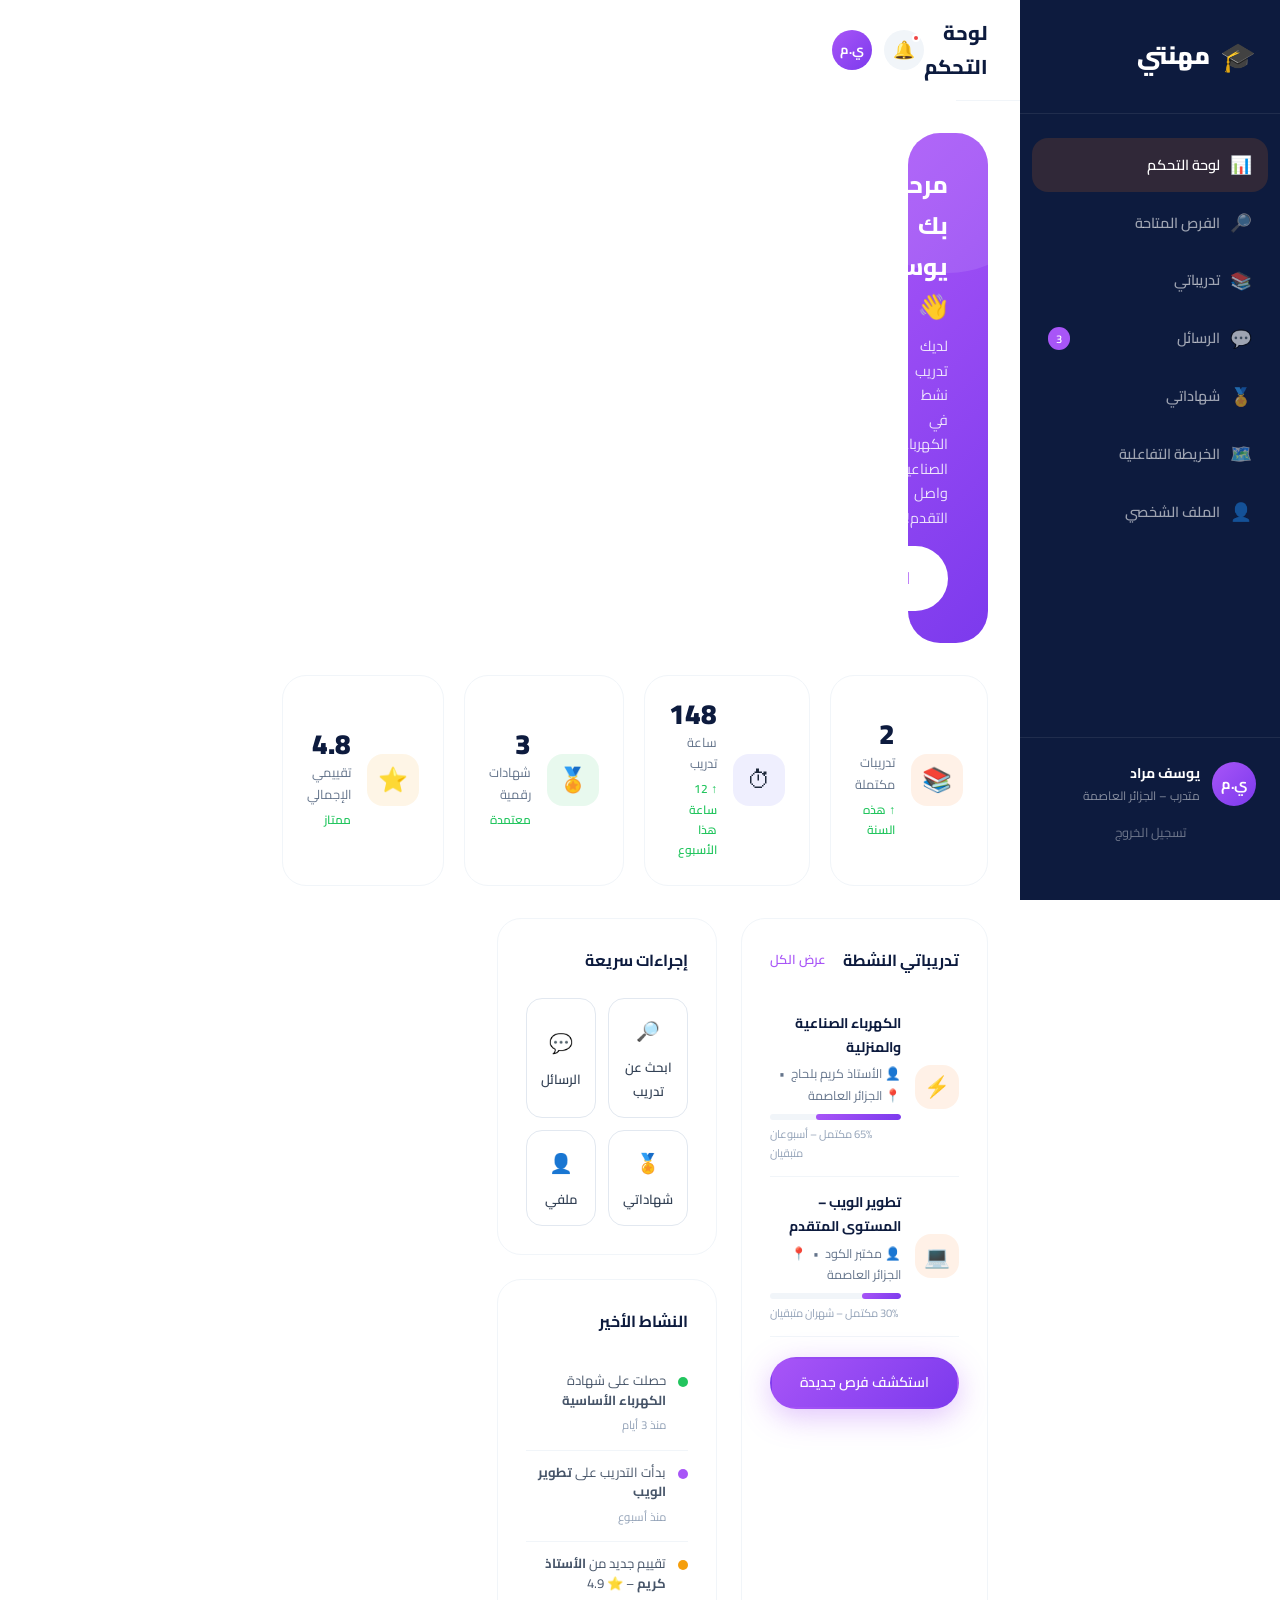
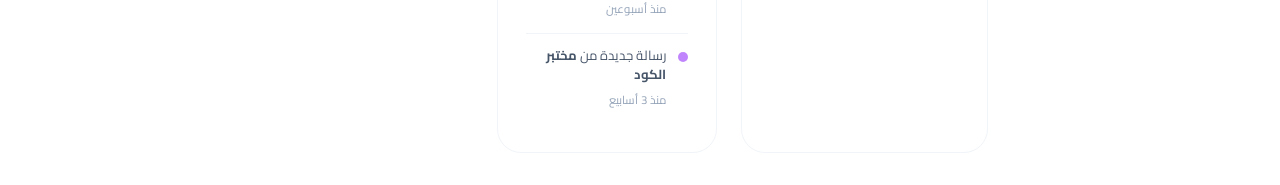
==== dashboard.html @ a1ec8f39 "Add files via upload" ====
<!DOCTYPE html>
<html lang="ar" dir="rtl">
<head>
  <meta charset="UTF-8" />
  <meta name="viewport" content="width=device-width, initial-scale=1.0" />
  <title>لوحة التحكم – مهنتي</title>
  <link rel="preconnect" href="https://fonts.googleapis.com" />
  <link href="https://fonts.googleapis.com/css2?family=Cairo:wght@300;400;500;600;700;800;900&display=swap" rel="stylesheet" />
  <link rel="stylesheet" href="style.css" />
  <style>
    .dashboard { display: grid; grid-template-columns: 260px 1fr; min-height: 100vh; }
    .sidebar {
      background: var(--navy);
      padding: 32px 0;
      display: flex;
      flex-direction: column;
      position: fixed;
      top: 0; right: 0; bottom: 0;
      width: 260px;
      overflow-y: auto;
      z-index: 100;
    }
    .sidebar-logo { padding: 0 24px 32px; border-bottom: 1px solid rgba(255,255,255,0.08); margin-bottom: 24px; }
    .sidebar-logo .nav-logo { color: var(--white); }
    .sidebar-nav { flex: 1; padding: 0 12px; }
    .sidebar-item {
      display: flex; align-items: center; gap: 12px;
      padding: 12px 16px;
      border-radius: var(--radius-md);
      color: rgba(255,255,255,0.6);
      font-size: 0.9rem;
      font-weight: 600;
      transition: var(--transition);
      cursor: pointer;
      margin-bottom: 4px;
    }
    .sidebar-item:hover, .sidebar-item.active {
      background: rgba(249,115,22,0.15);
      color: #fed7aa;
    }
    .sidebar-item.active { color: var(--white); }
    .sidebar-item-icon { font-size: 1.1rem; width: 20px; text-align: center; }
    .sidebar-footer { padding: 24px; border-top: 1px solid rgba(255,255,255,0.08); }
    .user-card {
      display: flex; align-items: center; gap: 12px;
    }
    .user-avatar {
      width: 44px; height: 44px;
      background: var(--gradient-primary);
      border-radius: 50%;
      display: flex; align-items: center; justify-content: center;
      color: var(--white); font-weight: 700; font-size: 0.9rem;
      flex-shrink: 0;
    }
    .user-name { font-size: 0.875rem; font-weight: 700; color: var(--white); }
    .user-role { font-size: 0.75rem; color: rgba(255,255,255,0.5); }

    .main-content {
      margin-right: 260px;
      background: var(--gray-50);
      min-height: 100vh;
    }
    .topbar {
      background: var(--white);
      border-bottom: 1px solid var(--gray-100);
      padding: 16px 32px;
      display: flex;
      align-items: center;
      justify-content: space-between;
      position: sticky; top: 0; z-index: 50;
    }
    .topbar h1 { font-size: 1.25rem; font-weight: 800; color: var(--navy); }
    .topbar-actions { display: flex; align-items: center; gap: 12px; }
    .notif-btn {
      width: 40px; height: 40px;
      border-radius: 50%;
      background: var(--gray-100);
      display: flex; align-items: center; justify-content: center;
      font-size: 1.1rem; cursor: pointer; transition: var(--transition);
      position: relative;
    }
    .notif-btn:hover { background: rgba(249,115,22,0.1); }
    .notif-badge {
      position: absolute; top: 4px; right: 4px;
      width: 8px; height: 8px;
      background: var(--danger);
      border-radius: 50%;
      border: 2px solid var(--white);
    }

    .dashboard-body { padding: 32px; }
    .welcome-banner {
      background: var(--gradient-primary);
      border-radius: var(--radius-xl);
      padding: 32px 40px;
      color: var(--white);
      margin-bottom: 32px;
      position: relative;
      overflow: hidden;
    }
    .welcome-banner::before {
      content: '';
      position: absolute; top: -60px; left: -60px;
      width: 200px; height: 200px;
      background: rgba(255,255,255,0.1);
      border-radius: 50%;
    }
    .welcome-banner h2 { font-size: 1.5rem; font-weight: 800; margin-bottom: 6px; }
    .welcome-banner p { font-size: 0.9rem; opacity: 0.85; }
    .welcome-banner .btn { margin-top: 20px; }

    .stats-row { display: grid; grid-template-columns: repeat(4, 1fr); gap: 20px; margin-bottom: 32px; }
    .stat-card {
      background: var(--white);
      border-radius: var(--radius-lg);
      padding: 24px;
      border: 1px solid var(--gray-100);
      display: flex; align-items: center; gap: 16px;
      transition: var(--transition);
    }
    .stat-card:hover { box-shadow: var(--shadow-md); transform: translateY(-2px); }
    .stat-card-icon {
      width: 52px; height: 52px;
      border-radius: var(--radius-md);
      display: flex; align-items: center; justify-content: center;
      font-size: 1.5rem;
      flex-shrink: 0;
    }
    .stat-card-num { font-size: 1.75rem; font-weight: 900; color: var(--navy); line-height: 1; }
    .stat-card-label { font-size: 0.8rem; color: var(--gray-500); margin-top: 4px; }
    .stat-card-change { font-size: 0.75rem; font-weight: 600; margin-top: 4px; }
    .change-up { color: var(--success); }
    .change-down { color: var(--danger); }

    .content-grid { display: grid; grid-template-columns: 2fr 1fr; gap: 24px; }
    .card {
      background: var(--white);
      border-radius: var(--radius-lg);
      padding: 28px;
      border: 1px solid var(--gray-100);
    }
    .card-header { display: flex; justify-content: space-between; align-items: center; margin-bottom: 24px; }
    .card-header h3 { font-size: 1rem; font-weight: 700; color: var(--navy); }
    .card-header a { font-size: 0.8rem; color: var(--primary); font-weight: 600; }

    .training-item {
      display: flex; align-items: center; gap: 14px;
      padding: 14px 0;
      border-bottom: 1px solid var(--gray-100);
    }
    .training-item:last-child { border-bottom: none; padding-bottom: 0; }
    .training-icon {
      width: 44px; height: 44px;
      border-radius: var(--radius-md);
      background: rgba(249,115,22,0.1);
      display: flex; align-items: center; justify-content: center;
      font-size: 1.3rem; flex-shrink: 0;
    }
    .training-info { flex: 1; }
    .training-info h4 { font-size: 0.875rem; font-weight: 700; color: var(--navy); margin-bottom: 4px; }
    .training-info p { font-size: 0.78rem; color: var(--gray-500); }
    .progress-wrap { margin-top: 8px; }
    .progress-bar-bg {
      width: 100%; height: 6px;
      background: var(--gray-100);
      border-radius: 3px;
      overflow: hidden;
    }
    .progress-bar-fill {
      height: 100%;
      background: var(--gradient-primary);
      border-radius: 3px;
      transition: width 1s ease;
    }
    .progress-label { font-size: 0.7rem; color: var(--gray-400); margin-top: 4px; text-align: left; }

    .activity-item {
      display: flex; gap: 12px;
      padding: 12px 0;
      border-bottom: 1px solid var(--gray-100);
    }
    .activity-item:last-child { border-bottom: none; }
    .activity-dot {
      width: 10px; height: 10px;
      border-radius: 50%;
      background: var(--primary);
      flex-shrink: 0;
      margin-top: 6px;
    }
    .activity-item p { font-size: 0.82rem; color: var(--gray-600); line-height: 1.5; }
    .activity-item span { font-size: 0.72rem; color: var(--gray-400); }

    .quick-actions { display: grid; grid-template-columns: 1fr 1fr; gap: 12px; margin-top: 20px; }
    .quick-btn {
      padding: 14px;
      border: 1px solid var(--gray-200);
      border-radius: var(--radius-md);
      text-align: center;
      cursor: pointer;
      transition: var(--transition);
      font-family: var(--font-primary);
      font-size: 0.82rem;
      font-weight: 600;
      color: var(--gray-700);
      background: var(--white);
    }
    .quick-btn:hover { border-color: var(--primary); color: var(--primary); background: rgba(249,115,22,0.04); }
    .quick-btn-icon { font-size: 1.2rem; display: block; margin-bottom: 6px; }

    @media (max-width: 1024px) {
      .stats-row { grid-template-columns: repeat(2, 1fr); }
      .content-grid { grid-template-columns: 1fr; }
    }
    @media (max-width: 768px) {
      .dashboard { grid-template-columns: 1fr; }
      .sidebar { display: none; }
      .main-content { margin-right: 0; }
      .stats-row { grid-template-columns: repeat(2, 1fr); }
      .dashboard-body { padding: 20px; }
    }
  </style>
</head>
<body>
  <div class="dashboard">
    <!-- SIDEBAR -->
    <aside class="sidebar" id="sidebar">
      <div class="sidebar-logo">
        <a href="index.html" class="nav-logo"><span class="logo-icon">🎓</span><span class="logo-text">مهنتي</span></a>
      </div>
      <nav class="sidebar-nav">
        <div class="sidebar-item active" id="nav-overview"><span class="sidebar-item-icon">📊</span> لوحة التحكم</div>
        <a href="opportunities.html"><div class="sidebar-item" id="nav-opps"><span class="sidebar-item-icon">🔎</span> الفرص المتاحة</div></a>
        <div class="sidebar-item" id="nav-training"><span class="sidebar-item-icon">📚</span> تدريباتي</div>
        <div class="sidebar-item" id="nav-messages"><span class="sidebar-item-icon">💬</span> الرسائل <span style="background:var(--primary);color:white;font-size:0.7rem;padding:2px 8px;border-radius:99px;margin-right:auto;">3</span></div>
        <div class="sidebar-item" id="nav-certs"><span class="sidebar-item-icon">🏅</span> شهاداتي</div>
        <div class="sidebar-item" id="nav-map"><span class="sidebar-item-icon">🗺️</span> الخريطة التفاعلية</div>
        <div class="sidebar-item" id="nav-profile"><span class="sidebar-item-icon">👤</span> الملف الشخصي</div>
      </nav>
      <div class="sidebar-footer">
        <div class="user-card">
          <div class="user-avatar">ي.م</div>
          <div>
            <div class="user-name">يوسف مراد</div>
            <div class="user-role">متدرب – الجزائر العاصمة</div>
          </div>
        </div>
        <a href="index.html" style="display:block;margin-top:16px;text-align:center;font-size:0.8rem;color:rgba(255,255,255,0.4);">تسجيل الخروج</a>
      </div>
    </aside>

    <!-- MAIN CONTENT -->
    <main class="main-content">
      <div class="topbar">
        <h1>لوحة التحكم</h1>
        <div class="topbar-actions">
          <div class="notif-btn" id="notif-btn">🔔<span class="notif-badge"></span></div>
          <div class="user-avatar" style="width:40px;height:40px;font-size:0.8rem;cursor:pointer;">ي.م</div>
        </div>
      </div>

      <div class="dashboard-body">
        <!-- WELCOME -->
        <div class="welcome-banner">
          <div style="position:relative;z-index:1;">
            <h2>مرحباً بك يوسف! 👋</h2>
            <p>لديك تدريب نشط في الكهرباء الصناعية. واصل التقدم!</p>
            <a href="opportunities.html" class="btn btn-white btn-lg" id="dash-find-more" style="display:inline-flex;margin-top:16px;">ابحث عن تدريب جديد ←</a>
          </div>
        </div>

        <!-- STATS -->
        <div class="stats-row">
          <div class="stat-card">
            <div class="stat-card-icon" style="background:rgba(249,115,22,0.1);">📚</div>
            <div>
              <div class="stat-card-num">2</div>
              <div class="stat-card-label">تدريبات مكتملة</div>
              <div class="stat-card-change change-up">↑ هذه السنة</div>
            </div>
          </div>
          <div class="stat-card">
            <div class="stat-card-icon" style="background:rgba(99,102,241,0.1);">⏱</div>
            <div>
              <div class="stat-card-num">148</div>
              <div class="stat-card-label">ساعة تدريب</div>
              <div class="stat-card-change change-up">↑ 12 ساعة هذا الأسبوع</div>
            </div>
          </div>
          <div class="stat-card">
            <div class="stat-card-icon" style="background:rgba(34,197,94,0.1);">🏅</div>
            <div>
              <div class="stat-card-num">3</div>
              <div class="stat-card-label">شهادات رقمية</div>
              <div class="stat-card-change change-up">معتمدة</div>
            </div>
          </div>
          <div class="stat-card">
            <div class="stat-card-icon" style="background:rgba(245,158,11,0.1);">⭐</div>
            <div>
              <div class="stat-card-num">4.8</div>
              <div class="stat-card-label">تقييمي الإجمالي</div>
              <div class="stat-card-change change-up">ممتاز</div>
            </div>
          </div>
        </div>

        <!-- CONTENT GRID -->
        <div class="content-grid">
          <!-- ACTIVE TRAININGS -->
          <div class="card" id="active-trainings-card">
            <div class="card-header">
              <h3>تدريباتي النشطة</h3>
              <a href="#">عرض الكل</a>
            </div>
            <div class="training-item">
              <div class="training-icon">⚡</div>
              <div class="training-info">
                <h4>الكهرباء الصناعية والمنزلية</h4>
                <p>👤 الأستاذ كريم بلحاج &nbsp;•&nbsp; 📍 الجزائر العاصمة</p>
                <div class="progress-wrap">
                  <div class="progress-bar-bg"><div class="progress-bar-fill" style="width:65%"></div></div>
                  <div class="progress-label">65% مكتمل – أسبوعان متبقيان</div>
                </div>
              </div>
            </div>
            <div class="training-item">
              <div class="training-icon">💻</div>
              <div class="training-info">
                <h4>تطوير الويب – المستوى المتقدم</h4>
                <p>👤 مختبر الكود &nbsp;•&nbsp; 📍 الجزائر العاصمة</p>
                <div class="progress-wrap">
                  <div class="progress-bar-bg"><div class="progress-bar-fill" style="width:30%"></div></div>
                  <div class="progress-label">30% مكتمل – شهران متبقيان</div>
                </div>
              </div>
            </div>
            <div style="text-align:center;margin-top:20px;">
              <a href="opportunities.html" class="btn btn-primary" id="dash-explore" style="font-size:0.875rem;">استكشف فرص جديدة</a>
            </div>
          </div>

          <!-- SIDEBAR WIDGETS -->
          <div style="display:flex;flex-direction:column;gap:24px;">
            <!-- Quick Actions -->
            <div class="card" id="quick-actions-card">
              <div class="card-header"><h3>إجراءات سريعة</h3></div>
              <div class="quick-actions">
                <button class="quick-btn" id="qa-find" onclick="window.location.href='opportunities.html'"><span class="quick-btn-icon">🔎</span>ابحث عن تدريب</button>
                <button class="quick-btn" id="qa-messages"><span class="quick-btn-icon">💬</span>الرسائل</button>
                <button class="quick-btn" id="qa-certs"><span class="quick-btn-icon">🏅</span>شهاداتي</button>
                <button class="quick-btn" id="qa-profile"><span class="quick-btn-icon">👤</span>ملفي</button>
              </div>
            </div>

            <!-- Recent Activity -->
            <div class="card" id="recent-activity-card">
              <div class="card-header"><h3>النشاط الأخير</h3></div>
              <div class="activity-item">
                <div class="activity-dot" style="background:var(--success)"></div>
                <div>
                  <p>حصلت على شهادة <strong>الكهرباء الأساسية</strong></p>
                  <span>منذ 3 أيام</span>
                </div>
              </div>
              <div class="activity-item">
                <div class="activity-dot"></div>
                <div>
                  <p>بدأت التدريب على <strong>تطوير الويب</strong></p>
                  <span>منذ أسبوع</span>
                </div>
              </div>
              <div class="activity-item">
                <div class="activity-dot" style="background:var(--warning)"></div>
                <div>
                  <p>تقييم جديد من <strong>الأستاذ كريم</strong> – ⭐ 4.9</p>
                  <span>منذ أسبوعين</span>
                </div>
              </div>
              <div class="activity-item">
                <div class="activity-dot" style="background:var(--accent)"></div>
                <div>
                  <p>رسالة جديدة من <strong>مختبر الكود</strong></p>
                  <span>منذ 3 أسابيع</span>
                </div>
              </div>
            </div>
          </div>
        </div>
      </div>
    </main>
  </div>

  <script src="app.js"></script>
  <script>
    // Animate progress bars on load
    window.addEventListener('load', () => {
      document.querySelectorAll('.progress-bar-fill').forEach(bar => {
        const w = bar.style.width;
        bar.style.width = '0';
        setTimeout(() => { bar.style.width = w; }, 300);
      });
    });
  </script>
</body>
</html>
---- style.css ----
﻿/* ======================================================
   SkillUp â€“ CSS Design System
   ====================================================== */

@import url('https://fonts.googleapis.com/css2?family=Cairo:wght@300;400;500;600;700;800;900&family=Tajawal:wght@300;400;500;700;800&display=swap');

/* ---- TOKENS ---- */
:root {
  --primary: #a855f7;
  --primary-dark: #9333ea;
  --primary-light: #e9d5ff;
  --secondary: #6366f1;
  --secondary-dark: #4f46e5;
  --accent: #c084fc;
  --navy: #0d1b3e;
  --navy-soft: #1a2a5e;
  --dark: #111827;
  --gray-50: #f8fafc;
  --gray-100: #f1f5f9;
  --gray-200: #e2e8f0;
  --gray-300: #cbd5e1;
  --gray-400: #94a3b8;
  --gray-500: #64748b;
  --gray-600: #475569;
  --gray-700: #334155;
  --gray-800: #1e293b;
  --gray-900: #0f172a;
  --white: #ffffff;
  --success: #22c55e;
  --warning: #f59e0b;
  --danger: #ef4444;

  --gradient-primary: linear-gradient(135deg, #a855f7 0%, #7c3aed 100%);
  --gradient-secondary: linear-gradient(135deg, #6366f1 0%, #a855f7 100%);
  --gradient-hero: linear-gradient(135deg, #0d1b3e 0%, #1a2a5e 50%, #0d1b3e 100%);
  --gradient-card: linear-gradient(135deg, rgba(168,85,247,0.08) 0%, rgba(99,102,241,0.08) 100%);

  --shadow-sm: 0 1px 3px rgba(0,0,0,0.08), 0 1px 2px rgba(0,0,0,0.05);
  --shadow-md: 0 4px 16px rgba(0,0,0,0.10);
  --shadow-lg: 0 10px 40px rgba(0,0,0,0.15);
  --shadow-xl: 0 20px 60px rgba(0,0,0,0.20);
  --shadow-orange: 0 8px 30px rgba(168,85,247,0.35);
  --shadow-teal: 0 8px 30px rgba(99,102,241,0.30);

  --radius-sm: 8px;
  --radius-md: 16px;
  --radius-lg: 24px;
  --radius-xl: 32px;
  --radius-full: 9999px;

  --font-primary: 'Cairo', 'Tajawal', sans-serif;
  --transition: 0.3s cubic-bezier(0.4, 0, 0.2, 1);
  --transition-slow: 0.5s cubic-bezier(0.4, 0, 0.2, 1);
}

/* ---- RESET ---- */
*, *::before, *::after { box-sizing: border-box; margin: 0; padding: 0; }
html { scroll-behavior: smooth; font-size: 16px; }
body {
  font-family: var(--font-primary);
  color: var(--gray-800);
  background: var(--white);
  direction: rtl;
  overflow-x: hidden;
  line-height: 1.7;
}
img { max-width: 100%; display: block; }
a { text-decoration: none; color: inherit; }
ul { list-style: none; }
button { cursor: pointer; border: none; background: none; font-family: inherit; }

/* ---- UTILITIES ---- */
.container {
  max-width: 1200px;
  margin: 0 auto;
  padding: 0 24px;
}
.section { padding: 100px 0; }
.hidden { display: none !important; }
.gradient-text {
  background: var(--gradient-primary);
  -webkit-background-clip: text;
  -webkit-text-fill-color: transparent;
  background-clip: text;
}

/* ---- BUTTONS ---- */
.btn {
  display: inline-flex;
  align-items: center;
  gap: 8px;
  padding: 12px 28px;
  border-radius: var(--radius-full);
  font-family: var(--font-primary);
  font-weight: 600;
  font-size: 0.95rem;
  transition: var(--transition);
  cursor: pointer;
  border: 2px solid transparent;
  white-space: nowrap;
}
.btn-primary {
  background: var(--gradient-primary);
  color: var(--white);
  box-shadow: var(--shadow-orange);
}
.btn-primary:hover {
  transform: translateY(-2px);
  box-shadow: 0 12px 40px rgba(168,85,247,0.45);
}
.btn-secondary {
  background: rgba(99,102,241,0.1);
  color: var(--secondary);
  border-color: var(--secondary);
}
.btn-secondary:hover {
  background: var(--secondary);
  color: var(--white);
  transform: translateY(-2px);
  box-shadow: var(--shadow-teal);
}
.btn-ghost {
  color: var(--gray-600);
  border-color: var(--gray-200);
  background: transparent;
}
.btn-ghost:hover {
  background: var(--gray-100);
  color: var(--primary);
  border-color: var(--primary-light);
}
.btn-white {
  background: var(--white);
  color: var(--primary);
  font-weight: 700;
}
.btn-white:hover {
  transform: translateY(-2px);
  box-shadow: 0 8px 30px rgba(0,0,0,0.20);
}
.btn-outline-white {
  background: transparent;
  color: var(--white);
  border-color: rgba(255,255,255,0.5);
}
.btn-outline-white:hover {
  background: rgba(255,255,255,0.15);
  border-color: var(--white);
  transform: translateY(-2px);
}
.btn-lg { padding: 16px 36px; font-size: 1.05rem; }

/* ---- SECTION HEADER ---- */
.section-header {
  text-align: center;
  margin-bottom: 64px;
}
.section-tag {
  display: inline-block;
  padding: 6px 18px;
  background: rgba(168,85,247,0.1);
  color: var(--primary);
  border-radius: var(--radius-full);
  font-size: 0.85rem;
  font-weight: 700;
  letter-spacing: 0.05em;
  margin-bottom: 16px;
}
.section-tag.light {
  background: rgba(255,255,255,0.15);
  color: var(--white);
}
.section-title {
  font-size: clamp(2rem, 4vw, 2.75rem);
  font-weight: 800;
  color: var(--navy);
  line-height: 1.2;
  margin-bottom: 16px;
}
.section-title.light { color: var(--white); }
.section-subtitle {
  font-size: 1.1rem;
  color: var(--gray-500);
  max-width: 560px;
  margin: 0 auto;
}
.section-subtitle.light { color: rgba(255,255,255,0.8); }
.section-cta { text-align: center; margin-top: 48px; }

/* ============================================================
   NAVBAR
   ============================================================ */
.navbar {
  position: fixed;
  top: 0;
  right: 0;
  left: 0;
  z-index: 1000;
  padding: 16px 0;
  transition: var(--transition);
  backdrop-filter: blur(0px);
}
.navbar.scrolled {
  background: rgba(255,255,255,0.97);
  backdrop-filter: blur(20px);
  box-shadow: var(--shadow-md);
  padding: 10px 0;
}
.nav-container {
  max-width: 1200px;
  margin: 0 auto;
  padding: 0 24px;
  display: flex;
  align-items: center;
  gap: 40px;
}
.nav-logo {
  display: flex;
  align-items: center;
  gap: 10px;
  font-size: 1.5rem;
  font-weight: 900;
  color: var(--white);
  transition: var(--transition);
  flex-shrink: 0;
}
.navbar.scrolled .nav-logo { color: var(--navy); }
.logo-icon { font-size: 1.8rem; }
.nav-links {
  display: flex;
  align-items: center;
  gap: 8px;
  flex: 1;
}
.nav-links a {
  padding: 8px 14px;
  border-radius: var(--radius-full);
  color: rgba(255,255,255,0.85);
  font-weight: 600;
  font-size: 0.9rem;
  transition: var(--transition);
}
.navbar.scrolled .nav-links a { color: var(--gray-600); }
.nav-links a:hover {
  color: var(--primary);
  background: rgba(168,85,247,0.08);
}
.nav-actions {
  display: flex;
  align-items: center;
  gap: 12px;
  flex-shrink: 0;
}
.navbar .btn-ghost {
  color: rgba(255,255,255,0.85);
  border-color: rgba(255,255,255,0.3);
}
.navbar.scrolled .btn-ghost {
  color: var(--gray-600);
  border-color: var(--gray-200);
}
.hamburger {
  display: none;
  flex-direction: column;
  gap: 5px;
  padding: 8px;
  margin-right: auto;
}
.hamburger span {
  display: block;
  width: 24px;
  height: 2px;
  background: var(--white);
  border-radius: 2px;
  transition: var(--transition);
}
.navbar.scrolled .hamburger span { background: var(--navy); }

/* ============================================================
   HERO
   ============================================================ */
.hero {
  min-height: 100vh;
  background: var(--gradient-hero);
  position: relative;
  display: flex;
  align-items: center;
  overflow: hidden;
}
.hero-bg-shapes { position: absolute; inset: 0; pointer-events: none; }
.shape {
  position: absolute;
  border-radius: 50%;
  filter: blur(80px);
  opacity: 0.15;
}
.shape-1 {
  width: 600px; height: 600px;
  background: var(--primary);
  top: -200px; right: -100px;
  animation: float 8s ease-in-out infinite;
}
.shape-2 {
  width: 500px; height: 500px;
  background: var(--secondary);
  bottom: -150px; left: -100px;
  animation: float 10s ease-in-out infinite reverse;
}
.shape-3 {
  width: 300px; height: 300px;
  background: var(--accent);
  top: 50%; left: 30%;
  animation: float 7s ease-in-out infinite 2s;
}
@keyframes float {
  0%, 100% { transform: translateY(0) scale(1); }
  50% { transform: translateY(-30px) scale(1.05); }
}
.hero-container {
  max-width: 1200px;
  margin: 0 auto;
  padding: 120px 24px 60px;
  display: grid;
  grid-template-columns: 1fr 1fr;
  gap: 60px;
  align-items: center;
  position: relative;
  z-index: 1;
}
.hero-badge {
  display: inline-flex;
  align-items: center;
  gap: 8px;
  padding: 8px 20px;
  background: rgba(168,85,247,0.15);
  border: 1px solid rgba(168,85,247,0.3);
  border-radius: var(--radius-full);
  color: #fed7aa;
  font-size: 0.85rem;
  font-weight: 600;
  margin-bottom: 24px;
}
.badge-dot {
  width: 8px; height: 8px;
  background: var(--primary);
  border-radius: 50%;
  animation: pulse 2s infinite;
}
@keyframes pulse {
  0%, 100% { opacity: 1; transform: scale(1); }
  50% { opacity: 0.5; transform: scale(1.3); }
}
.hero-title {
  font-size: clamp(2.5rem, 5vw, 3.75rem);
  font-weight: 900;
  color: var(--white);
  line-height: 1.15;
  margin-bottom: 24px;
}
.hero-subtitle {
  font-size: 1.15rem;
  color: rgba(255,255,255,0.75);
  margin-bottom: 40px;
  max-width: 480px;
}
.hero-stats {
  display: flex;
  align-items: center;
  gap: 32px;
  margin-bottom: 40px;
}
.stat {
  text-align: center;
}
.stat-num {
  display: block;
  font-size: 2rem;
  font-weight: 900;
  color: var(--primary);
  line-height: 1;
}
.stat span { color: var(--primary); font-size: 1.5rem; font-weight: 900; }
.stat-label {
  display: block;
  font-size: 0.8rem;
  color: rgba(255,255,255,0.6);
  margin-top: 4px;
}
.stat-divider {
  width: 1px;
  height: 40px;
  background: rgba(255,255,255,0.2);
}
.hero-actions {
  display: flex;
  gap: 16px;
  flex-wrap: wrap;
}
.hero-image { position: relative; }
.hero-img-wrapper {
  position: relative;
  border-radius: var(--radius-xl);
  overflow: visible;
}
.hero-illustration {
  width: 100%;
  border-radius: var(--radius-xl);
  box-shadow: var(--shadow-xl);
  animation: fadeInUp 0.8s ease 0.3s both;
}
@keyframes fadeInUp {
  from { opacity: 0; transform: translateY(30px); }
  to { opacity: 1; transform: translateY(0); }
}
.floating-card {
  position: absolute;
  background: rgba(255,255,255,0.97);
  backdrop-filter: blur(20px);
  border-radius: var(--radius-md);
  padding: 12px 16px;
  display: flex;
  align-items: center;
  gap: 10px;
  box-shadow: var(--shadow-lg);
  animation: float 5s ease-in-out infinite;
}
.floating-card .card-icon { font-size: 1.5rem; }
.floating-card strong { display: block; font-size: 0.85rem; color: var(--navy); font-weight: 700; }
.floating-card small { font-size: 0.75rem; color: var(--gray-500); }
.card-1 { bottom: 10%; right: -30px; animation-delay: 0s; }
.card-2 { top: 15%; left: -30px; animation-delay: 1.5s; }
.card-3 { top: 45%; left: -40px; animation-delay: 3s; }
.hero-wave {
  position: absolute;
  bottom: 0; left: 0; right: 0;
  line-height: 0;
}
.hero-wave svg { width: 100%; height: 80px; }

/* ============================================================
   FEATURES
   ============================================================ */
.features { background: var(--gray-50); }
.features-grid {
  display: grid;
  grid-template-columns: repeat(4, 1fr);
  gap: 24px;
}
.feature-card {
  background: var(--white);
  border-radius: var(--radius-lg);
  padding: 32px 24px;
  box-shadow: var(--shadow-sm);
  border: 1px solid var(--gray-100);
  transition: var(--transition);
  cursor: default;
  opacity: 0;
  transform: translateY(20px);
}
.feature-card.visible {
  opacity: 1;
  transform: translateY(0);
}
.feature-card:hover {
  transform: translateY(-6px);
  box-shadow: var(--shadow-lg);
  border-color: transparent;
}
.feature-icon {
  width: 56px; height: 56px;
  border-radius: var(--radius-md);
  display: flex;
  align-items: center;
  justify-content: center;
  font-size: 1.5rem;
  margin-bottom: 20px;
  background: color-mix(in srgb, var(--icon-color) 12%, transparent);
}
.feature-card h3 {
  font-size: 1rem;
  font-weight: 700;
  color: var(--navy);
  margin-bottom: 10px;
}
.feature-card p {
  font-size: 0.875rem;
  color: var(--gray-500);
  line-height: 1.65;
}

/* ============================================================
   HOW IT WORKS
   ============================================================ */
.how-it-works { background: var(--white); position: relative; }
.how-bg {
  position: absolute;
  inset: 0;
  background: radial-gradient(ellipse at 50% 0%, rgba(168,85,247,0.04) 0%, transparent 70%);
  pointer-events: none;
}
.tabs-wrapper { position: relative; }
.tabs {
  display: flex;
  gap: 8px;
  justify-content: center;
  margin-bottom: 56px;
  background: var(--gray-100);
  padding: 6px;
  border-radius: var(--radius-full);
  max-width: 360px;
  margin-left: auto;
  margin-right: auto;
}
.tab {
  flex: 1;
  padding: 12px 28px;
  border-radius: var(--radius-full);
  font-family: var(--font-primary);
  font-weight: 700;
  font-size: 0.9rem;
  color: var(--gray-500);
  transition: var(--transition);
}
.tab.active {
  background: var(--white);
  color: var(--primary);
  box-shadow: var(--shadow-sm);
}
.steps-grid {
  display: grid;
  grid-template-columns: 1fr auto 1fr auto 1fr auto 1fr;
  align-items: center;
  gap: 16px;
}
.step {
  background: var(--gray-50);
  border-radius: var(--radius-lg);
  padding: 32px 24px;
  text-align: center;
  border: 1px solid var(--gray-100);
  transition: var(--transition);
  position: relative;
}
.step:hover {
  border-color: var(--primary-light);
  box-shadow: 0 8px 30px rgba(168,85,247,0.1);
  transform: translateY(-4px);
}
.step-number {
  position: absolute;
  top: -14px;
  right: 50%;
  transform: translateX(50%);
  background: var(--gradient-primary);
  color: var(--white);
  width: 32px; height: 32px;
  border-radius: 50%;
  font-size: 0.8rem;
  font-weight: 800;
  display: flex;
  align-items: center;
  justify-content: center;
}
.step-icon { font-size: 2.5rem; margin: 8px 0 16px; }
.step h3 { font-size: 1rem; font-weight: 700; color: var(--navy); margin-bottom: 10px; }
.step p { font-size: 0.85rem; color: var(--gray-500); line-height: 1.6; }
.step-arrow {
  font-size: 1.5rem;
  color: var(--gray-300);
  flex-shrink: 0;
}

/* ============================================================
   PROFESSIONS
   ============================================================ */
.professions { background: var(--gray-50); }
.professions-grid {
  display: grid;
  grid-template-columns: repeat(4, 1fr);
  gap: 20px;
}
.profession-card {
  background: var(--white);
  border: 1px solid var(--gray-100);
  border-radius: var(--radius-lg);
  padding: 24px 20px;
  display: flex;
  align-items: center;
  gap: 16px;
  transition: var(--transition);
  cursor: pointer;
  position: relative;
  overflow: hidden;
}
.profession-card::before {
  content: '';
  position: absolute;
  inset: 0;
  background: var(--gradient-primary);
  opacity: 0;
  transition: var(--transition);
}
.profession-card:hover {
  border-color: transparent;
  transform: translateY(-4px);
  box-shadow: var(--shadow-lg);
  color: var(--white);
}
.profession-card:hover::before { opacity: 1; }
.profession-card:hover .prof-count { color: rgba(255,255,255,0.75); }
.profession-card:hover .prof-arrow { color: rgba(255,255,255,0.8); }
.prof-icon { font-size: 2rem; position: relative; z-index: 1; flex-shrink: 0; }
.prof-info { flex: 1; position: relative; z-index: 1; }
.prof-info h3 { font-size: 0.95rem; font-weight: 700; color: var(--navy); margin-bottom: 4px; transition: var(--transition); }
.profession-card:hover .prof-info h3 { color: var(--white); }
.prof-count { font-size: 0.8rem; color: var(--primary); font-weight: 600; }
.prof-arrow { position: relative; z-index: 1; color: var(--gray-300); font-size: 1rem; transition: var(--transition); }
.profession-card:hover .prof-arrow { transform: translateX(-4px); }

/* ============================================================
   IMPACT
   ============================================================ */
.impact {
  position: relative;
  padding: 100px 0;
}
.impact-bg {
  position: absolute;
  inset: 0;
  background: linear-gradient(135deg, #0f172a 0%, #0d9488 50%, #0f172a 100%);
  z-index: 0;
}
.impact .container { position: relative; z-index: 1; }
.impact-grid {
  display: grid;
  grid-template-columns: repeat(3, 1fr);
  gap: 24px;
}
.impact-card {
  background: rgba(255,255,255,0.07);
  backdrop-filter: blur(10px);
  border: 1px solid rgba(255,255,255,0.1);
  border-radius: var(--radius-lg);
  padding: 36px 28px;
  text-align: center;
  transition: var(--transition);
}
.impact-card:hover {
  background: rgba(255,255,255,0.12);
  border-color: rgba(255,255,255,0.2);
  transform: translateY(-4px);
}
.impact-icon { font-size: 2.5rem; margin-bottom: 20px; }
.impact-card h3 { font-size: 1.1rem; font-weight: 700; color: var(--white); margin-bottom: 12px; }
.impact-card p { font-size: 0.875rem; color: rgba(255,255,255,0.7); line-height: 1.65; }

/* ============================================================
   TESTIMONIALS
   ============================================================ */
.testimonials { background: var(--white); }
.testimonials-slider {
  max-width: 680px;
  margin: 0 auto;
  position: relative;
  min-height: 260px;
}
.testimonial-card {
  position: absolute;
  inset: 0;
  background: var(--gray-50);
  border-radius: var(--radius-xl);
  padding: 40px;
  border: 1px solid var(--gray-100);
  opacity: 0;
  transform: translateX(30px);
  transition: all 0.5s ease;
  pointer-events: none;
}
.testimonial-card.active {
  opacity: 1;
  transform: translateX(0);
  pointer-events: all;
}
.testimonial-quote {
  font-size: 3rem;
  color: var(--primary);
  line-height: 1;
  margin-bottom: 16px;
  font-family: Georgia, serif;
}
.testimonial-text {
  font-size: 1.05rem;
  color: var(--gray-700);
  line-height: 1.75;
  margin-bottom: 28px;
  font-style: italic;
}
.testimonial-author {
  display: flex;
  align-items: center;
  gap: 14px;
}
.author-avatar {
  width: 48px; height: 48px;
  background: var(--gradient-primary);
  color: var(--white);
  border-radius: 50%;
  display: flex;
  align-items: center;
  justify-content: center;
  font-weight: 700;
  font-size: 0.85rem;
  flex-shrink: 0;
}
.author-info { flex: 1; }
.author-info strong { display: block; font-size: 0.95rem; color: var(--navy); font-weight: 700; }
.author-info span { font-size: 0.8rem; color: var(--gray-500); }
.testimonial-stars { font-size: 0.9rem; }
.testimonial-dots {
  display: flex;
  justify-content: center;
  gap: 8px;
  margin-top: 280px;
}
.dot {
  width: 10px; height: 10px;
  border-radius: 50%;
  background: var(--gray-200);
  cursor: pointer;
  transition: var(--transition);
}
.dot.active {
  background: var(--primary);
  transform: scale(1.3);
}

/* ============================================================
   CTA SECTION
   ============================================================ */
.cta-section { background: var(--gray-50); }
.cta-card {
  background: var(--gradient-primary);
  border-radius: var(--radius-xl);
  padding: 72px 64px;
  text-align: center;
  position: relative;
  overflow: hidden;
  box-shadow: var(--shadow-orange);
}
.cta-content { position: relative; z-index: 1; }
.cta-card h2 { font-size: clamp(1.75rem, 4vw, 2.5rem); font-weight: 800; color: var(--white); margin-bottom: 16px; }
.cta-card p { font-size: 1.05rem; color: rgba(255,255,255,0.85); margin-bottom: 40px; }
.cta-actions { display: flex; justify-content: center; gap: 16px; flex-wrap: wrap; }
.cta-decoration { position: absolute; inset: 0; pointer-events: none; }
.cta-circle {
  position: absolute;
  border-radius: 50%;
  border: 2px solid rgba(255,255,255,0.15);
}
.c1 { width: 300px; height: 300px; top: -150px; left: -50px; }
.c2 { width: 200px; height: 200px; bottom: -100px; right: 5%; }
.c3 { width: 150px; height: 150px; top: 50%; right: 15%; transform: translateY(-50%); }

/* ============================================================
   FOOTER
   ============================================================ */
.footer {
  background: var(--navy);
  color: rgba(255,255,255,0.75);
  padding: 72px 0 32px;
}
.footer-grid {
  display: grid;
  grid-template-columns: 2fr 1fr 1fr 1fr;
  gap: 48px;
  margin-bottom: 48px;
}
.footer-brand .nav-logo { color: var(--white); margin-bottom: 16px; }
.footer-brand p { font-size: 0.875rem; line-height: 1.7; color: rgba(255,255,255,0.6); margin-bottom: 24px; }
.social-links { display: flex; gap: 12px; }
.social-link {
  width: 40px; height: 40px;
  border-radius: 50%;
  background: rgba(255,255,255,0.08);
  border: 1px solid rgba(255,255,255,0.1);
  display: flex; align-items: center; justify-content: center;
  font-size: 0.75rem;
  font-weight: 700;
  color: rgba(255,255,255,0.7);
  transition: var(--transition);
  text-transform: uppercase;
}
.social-link:hover { background: var(--primary); border-color: var(--primary); color: var(--white); }
.footer-links-col h4 { font-size: 0.95rem; font-weight: 700; color: var(--white); margin-bottom: 20px; }
.footer-links-col ul { display: flex; flex-direction: column; gap: 10px; }
.footer-links-col li { font-size: 0.875rem; }
.footer-links-col a { color: rgba(255,255,255,0.6); transition: var(--transition); }
.footer-links-col a:hover { color: var(--primary); }
.footer-bottom {
  border-top: 1px solid rgba(255,255,255,0.08);
  padding-top: 24px;
  text-align: center;
  font-size: 0.825rem;
  color: rgba(255,255,255,0.4);
}

/* ============================================================
   RESPONSIVE
   ============================================================ */
@media (max-width: 1024px) {
  .features-grid { grid-template-columns: repeat(2, 1fr); }
  .professions-grid { grid-template-columns: repeat(2, 1fr); }
  .footer-grid { grid-template-columns: 1fr 1fr; }
  .steps-grid {
    grid-template-columns: 1fr 1fr;
    grid-template-rows: auto auto;
  }
  .step-arrow:nth-of-type(even) { display: none; }
}

@media (max-width: 768px) {
  .section { padding: 72px 0; }
  .hero-container { grid-template-columns: 1fr; padding-top: 100px; text-align: center; }
  .hero-image { display: none; }
  .hero-actions { justify-content: center; }
  .hero-stats { justify-content: center; }
  .nav-links, .nav-actions { display: none; }
  .hamburger { display: flex; }
  .nav-links.open {
    display: flex;
    flex-direction: column;
    position: fixed;
    top: 0; right: 0; bottom: 0;
    width: 280px;
    background: var(--navy);
    padding: 100px 32px 40px;
    box-shadow: var(--shadow-xl);
    z-index: 999;
  }
  .nav-links.open a { color: var(--white); padding: 14px 16px; border-radius: var(--radius-md); }
  .impact-grid { grid-template-columns: 1fr; }
  .features-grid { grid-template-columns: 1fr; }
  .professions-grid { grid-template-columns: 1fr 1fr; }
  .steps-grid { grid-template-columns: 1fr; }
  .step-arrow { display: none; }
  .footer-grid { grid-template-columns: 1fr; }
  .cta-card { padding: 48px 24px; }
}
@media (max-width: 480px) {
  .professions-grid { grid-template-columns: 1fr; }
  .hero-title { font-size: 2rem; }
}
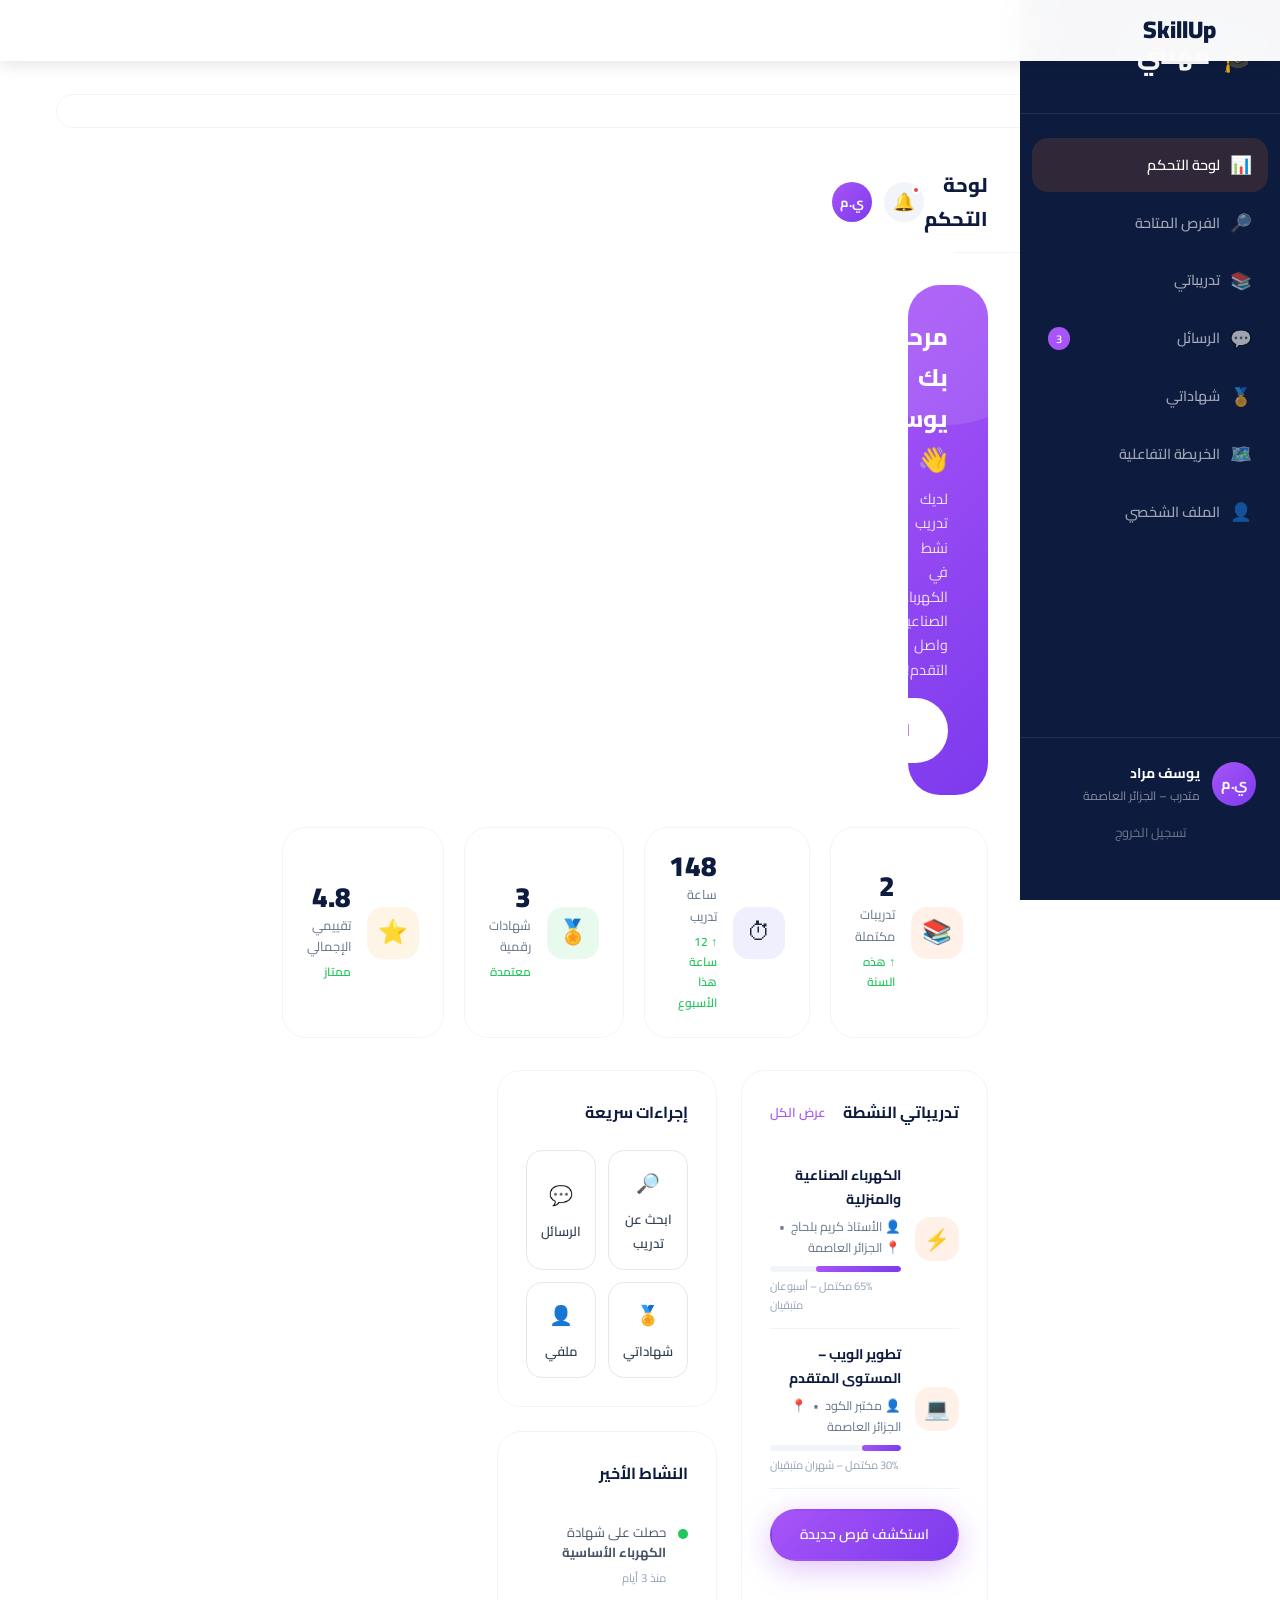
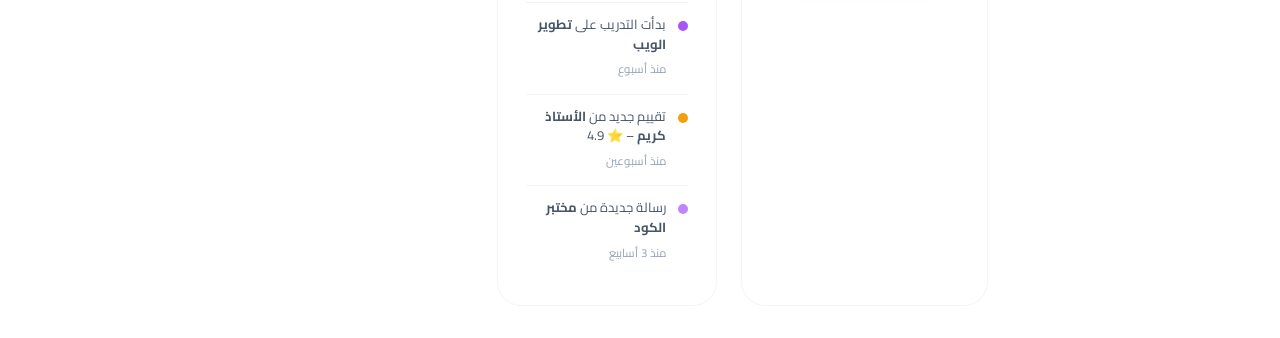
==== commit 034908a4: "chore: push from assistant" ====
--- a/dashboard.html
+++ b/dashboard.html
@@ -1,3 +1,62 @@
+<!DOCTYPE html>
+<html lang="ar" dir="rtl">
+<head>
+  <meta charset="utf-8" />
+  <meta name="viewport" content="width=device-width, initial-scale=1" />
+  <title>لوحة المستخدم – SkillUp</title>
+  <link rel="stylesheet" href="style.css" />
+  <link rel="stylesheet" href="pages.css" />
+</head>
+<body>
+  <nav class="navbar scrolled">
+    <div class="nav-container">
+      <a href="index.html" class="nav-logo">SkillUp</a>
+      <div class="nav-actions" id="nav-actions"></div>
+    </div>
+  </nav>
+
+  <main class="container" style="padding:24px 16px;">
+    <h1 id="page-title">لوحة التحكم</h1>
+    <section id="user-info" class="card" style="margin-top:16px;padding:16px;"></section>
+
+    <section id="trainer-section" class="card" style="margin-top:16px;padding:16px;display:none;">
+      <h2>ملف المدرب</h2>
+      <div id="trainer-profile"></div>
+      <hr />
+      <h3>إنشاء / تعديل ملف المدرب</h3>
+      <form id="trainer-form">
+        <label>المهارة</label>
+        <select id="skill-select"></select>
+        <label>المدينة</label>
+        <input id="trainer-city" />
+        <label>سنوات الخبرة</label>
+        <input id="trainer-exp" type="number" min="0" />
+        <label>نبذة عنك</label>
+        <textarea id="trainer-bio"></textarea>
+        <button class="btn btn-primary" type="submit">حفظ</button>
+      </form>
+      <hr />
+      <h3>طلبات التدريب الواردة</h3>
+      <div id="requests-list"></div>
+    </section>
+
+    <section id="trainee-section" class="card" style="margin-top:16px;padding:16px;display:none;">
+      <h2>البحث عن مدربين</h2>
+      <div>
+        <input id="search-trainer" placeholder="ابحث باسم المدرب أو الولاية" />
+        <button class="btn" id="btn-search-trainers">بحث</button>
+      </div>
+      <div id="trainers-list" style="margin-top:12px;"></div>
+      <hr />
+      <h3>طلباتي</h3>
+      <div id="my-requests"></div>
+    </section>
+  </main>
+
+  <script src="app.js"></script>
+  <script type="module" src="dashboard.js"></script>
+</body>
+</html>
 <!DOCTYPE html>
 <html lang="ar" dir="rtl">
 <head>
--- a/pages.css
+++ b/pages.css
@@ -0,0 +1,261 @@
+﻿/* ============================================================
+   Ù…Ù‡Ù†ØªÙŠ â€“ Pages Styles (Opportunities, Login, Register)
+   ============================================================ */
+
+/* ---- OPPORTUNITIES PAGE ---- */
+.page-hero {
+  background: var(--gradient-hero);
+  padding: 140px 0 80px;
+  position: relative;
+  overflow: hidden;
+}
+.page-hero::after {
+  content: '';
+  position: absolute;
+  bottom: 0; left: 0; right: 0;
+  height: 80px;
+  background: var(--gray-50);
+  clip-path: ellipse(60% 100% at 50% 100%);
+}
+.page-hero-content { text-align: center; position: relative; z-index: 1; }
+.page-hero h1 { font-size: clamp(2rem, 5vw, 3rem); font-weight: 900; color: var(--white); margin-bottom: 16px; }
+.page-hero p { font-size: 1.1rem; color: rgba(255,255,255,0.8); max-width: 500px; margin: 0 auto; }
+
+.search-bar-wrapper {
+  max-width: 800px;
+  margin: 40px auto 0;
+  background: var(--white);
+  border-radius: var(--radius-full);
+  padding: 8px;
+  display: flex;
+  gap: 8px;
+  box-shadow: var(--shadow-xl);
+}
+.search-input {
+  flex: 1;
+  border: none;
+  outline: none;
+  padding: 12px 20px;
+  font-family: var(--font-primary);
+  font-size: 0.95rem;
+  color: var(--gray-800);
+  background: transparent;
+  direction: rtl;
+}
+.search-select {
+  border: none;
+  outline: none;
+  padding: 12px 16px;
+  font-family: var(--font-primary);
+  font-size: 0.9rem;
+  color: var(--gray-600);
+  background: var(--gray-100);
+  border-radius: var(--radius-full);
+  cursor: pointer;
+  direction: rtl;
+}
+
+.opportunities-layout {
+  display: grid;
+  grid-template-columns: 280px 1fr;
+  gap: 32px;
+  padding: 60px 0;
+}
+.filter-sidebar {
+  position: sticky;
+  top: 100px;
+  height: fit-content;
+}
+.filter-card {
+  background: var(--white);
+  border-radius: var(--radius-lg);
+  padding: 28px;
+  border: 1px solid var(--gray-100);
+  box-shadow: var(--shadow-sm);
+}
+.filter-card h3 { font-size: 0.9rem; font-weight: 700; color: var(--gray-500); text-transform: uppercase; letter-spacing: 0.05em; margin-bottom: 16px; padding-bottom: 12px; border-bottom: 1px solid var(--gray-100); }
+.filter-options { display: flex; flex-direction: column; gap: 8px; margin-bottom: 24px; }
+.filter-option {
+  display: flex;
+  align-items: center;
+  gap: 10px;
+  padding: 10px 14px;
+  border-radius: var(--radius-md);
+  cursor: pointer;
+  transition: var(--transition);
+  font-size: 0.875rem;
+  color: var(--gray-600);
+}
+.filter-option:hover { background: rgba(168,85,247,0.06); color: var(--primary); }
+.filter-option.active { background: rgba(168,85,247,0.1); color: var(--primary); font-weight: 600; }
+.filter-checkbox { width: 16px; height: 16px; accent-color: var(--primary); }
+
+.opportunities-grid { display: flex; flex-direction: column; gap: 20px; }
+.opp-card {
+  background: var(--white);
+  border: 1px solid var(--gray-100);
+  border-radius: var(--radius-lg);
+  padding: 28px;
+  display: flex;
+  align-items: center;
+  gap: 20px;
+  transition: var(--transition);
+  cursor: pointer;
+}
+.opp-card:hover {
+  border-color: var(--primary-light);
+  box-shadow: var(--shadow-md);
+  transform: translateX(-4px);
+}
+.opp-icon-wrapper {
+  width: 64px; height: 64px;
+  border-radius: var(--radius-md);
+  background: rgba(168,85,247,0.1);
+  display: flex; align-items: center; justify-content: center;
+  font-size: 2rem;
+  flex-shrink: 0;
+}
+.opp-main { flex: 1; }
+.opp-main h3 { font-size: 1rem; font-weight: 700; color: var(--navy); margin-bottom: 6px; }
+.opp-meta { display: flex; gap: 16px; flex-wrap: wrap; margin-top: 10px; }
+.opp-tag {
+  display: inline-flex; align-items: center; gap: 4px;
+  font-size: 0.78rem; color: var(--gray-500);
+}
+.opp-badge {
+  display: inline-block;
+  padding: 4px 12px;
+  border-radius: var(--radius-full);
+  font-size: 0.78rem;
+  font-weight: 600;
+  margin-bottom: 8px;
+}
+.badge-open { background: rgba(34,197,94,0.1); color: #16a34a; }
+.badge-few { background: rgba(245,158,11,0.1); color: #d97706; }
+.opp-rating { display: flex; align-items: center; gap: 4px; font-size: 0.875rem; font-weight: 700; color: var(--gray-700); }
+.opp-action { flex-shrink: 0; }
+
+/* ---- AUTH PAGES ---- */
+.auth-page {
+  min-height: 100vh;
+  display: grid;
+  grid-template-columns: 1fr 1fr;
+}
+.auth-visual {
+  background: var(--gradient-hero);
+  display: flex;
+  flex-direction: column;
+  align-items: center;
+  justify-content: center;
+  padding: 60px;
+  position: relative;
+  overflow: hidden;
+}
+.auth-visual::before {
+  content: '';
+  position: absolute;
+  width: 500px; height: 500px;
+  background: var(--primary);
+  border-radius: 50%;
+  opacity: 0.08;
+  top: -200px; right: -100px;
+  filter: blur(60px);
+}
+.auth-visual-content { position: relative; z-index: 1; text-align: center; }
+.auth-visual h2 { font-size: 2.5rem; font-weight: 900; color: var(--white); margin-bottom: 16px; }
+.auth-visual p { font-size: 1rem; color: rgba(255,255,255,0.75); line-height: 1.7; max-width: 360px; margin: 0 auto 40px; }
+.auth-features { display: flex; flex-direction: column; gap: 16px; }
+.auth-feature {
+  display: flex; align-items: center; gap: 14px;
+  background: rgba(255,255,255,0.07);
+  border-radius: var(--radius-md);
+  padding: 14px 18px;
+  color: var(--white);
+  font-size: 0.9rem;
+}
+.auth-feature-icon { font-size: 1.2rem; flex-shrink: 0; }
+
+.auth-form-side {
+  display: flex;
+  flex-direction: column;
+  justify-content: center;
+  padding: 60px 72px;
+  background: var(--white);
+  overflow-y: auto;
+}
+.auth-header { margin-bottom: 40px; }
+.auth-header .nav-logo { margin-bottom: 32px; color: var(--navy); }
+.auth-header h1 { font-size: 2rem; font-weight: 800; color: var(--navy); margin-bottom: 8px; }
+.auth-header p { color: var(--gray-500); font-size: 0.95rem; }
+
+.form-group { margin-bottom: 20px; }
+.form-label { display: block; font-size: 0.875rem; font-weight: 600; color: var(--gray-700); margin-bottom: 8px; }
+.form-input {
+  width: 100%;
+  padding: 13px 18px;
+  border: 2px solid var(--gray-200);
+  border-radius: var(--radius-md);
+  font-family: var(--font-primary);
+  font-size: 0.95rem;
+  color: var(--gray-800);
+  background: var(--gray-50);
+  transition: var(--transition);
+  direction: rtl;
+}
+.form-input:focus {
+  outline: none;
+  border-color: var(--primary);
+  background: var(--white);
+  box-shadow: 0 0 0 4px rgba(168,85,247,0.1);
+}
+.form-input::placeholder { color: var(--gray-400); }
+.form-row { display: grid; grid-template-columns: 1fr 1fr; gap: 16px; }
+.form-select {
+  width: 100%;
+  padding: 13px 18px;
+  border: 2px solid var(--gray-200);
+  border-radius: var(--radius-md);
+  font-family: var(--font-primary);
+  font-size: 0.95rem;
+  color: var(--gray-800);
+  background: var(--gray-50);
+  transition: var(--transition);
+  direction: rtl;
+  cursor: pointer;
+}
+.form-select:focus { outline: none; border-color: var(--primary); background: var(--white); box-shadow: 0 0 0 4px rgba(168,85,247,0.1); }
+.form-submit { width: 100%; padding: 15px; margin-top: 8px; font-size: 1rem; border-radius: var(--radius-md); }
+.form-footer { text-align: center; margin-top: 24px; font-size: 0.875rem; color: var(--gray-500); }
+.form-footer a { color: var(--primary); font-weight: 600; }
+.form-footer a:hover { text-decoration: underline; }
+
+.type-selector { display: grid; grid-template-columns: 1fr 1fr; gap: 12px; margin-bottom: 28px; }
+.type-btn {
+  padding: 16px;
+  border: 2px solid var(--gray-200);
+  border-radius: var(--radius-md);
+  text-align: center;
+  cursor: pointer;
+  transition: var(--transition);
+  background: var(--gray-50);
+}
+.type-btn:hover { border-color: var(--primary-light); }
+.type-btn.active { border-color: var(--primary); background: rgba(168,85,247,0.06); }
+.type-btn-icon { font-size: 1.5rem; margin-bottom: 6px; }
+.type-btn-label { font-size: 0.875rem; font-weight: 700; color: var(--gray-700); }
+.type-btn.active .type-btn-label { color: var(--primary); }
+
+@media (max-width: 1024px) {
+  .opportunities-layout { grid-template-columns: 1fr; }
+  .filter-sidebar { position: static; }
+  .auth-page { grid-template-columns: 1fr; }
+  .auth-visual { display: none; }
+  .auth-form-side { padding: 60px 40px; }
+}
+@media (max-width: 640px) {
+  .auth-form-side { padding: 40px 24px; }
+  .form-row { grid-template-columns: 1fr; }
+  .search-bar-wrapper { flex-direction: column; border-radius: var(--radius-xl); }
+  .search-select, .search-input { width: 100%; }
+}
+
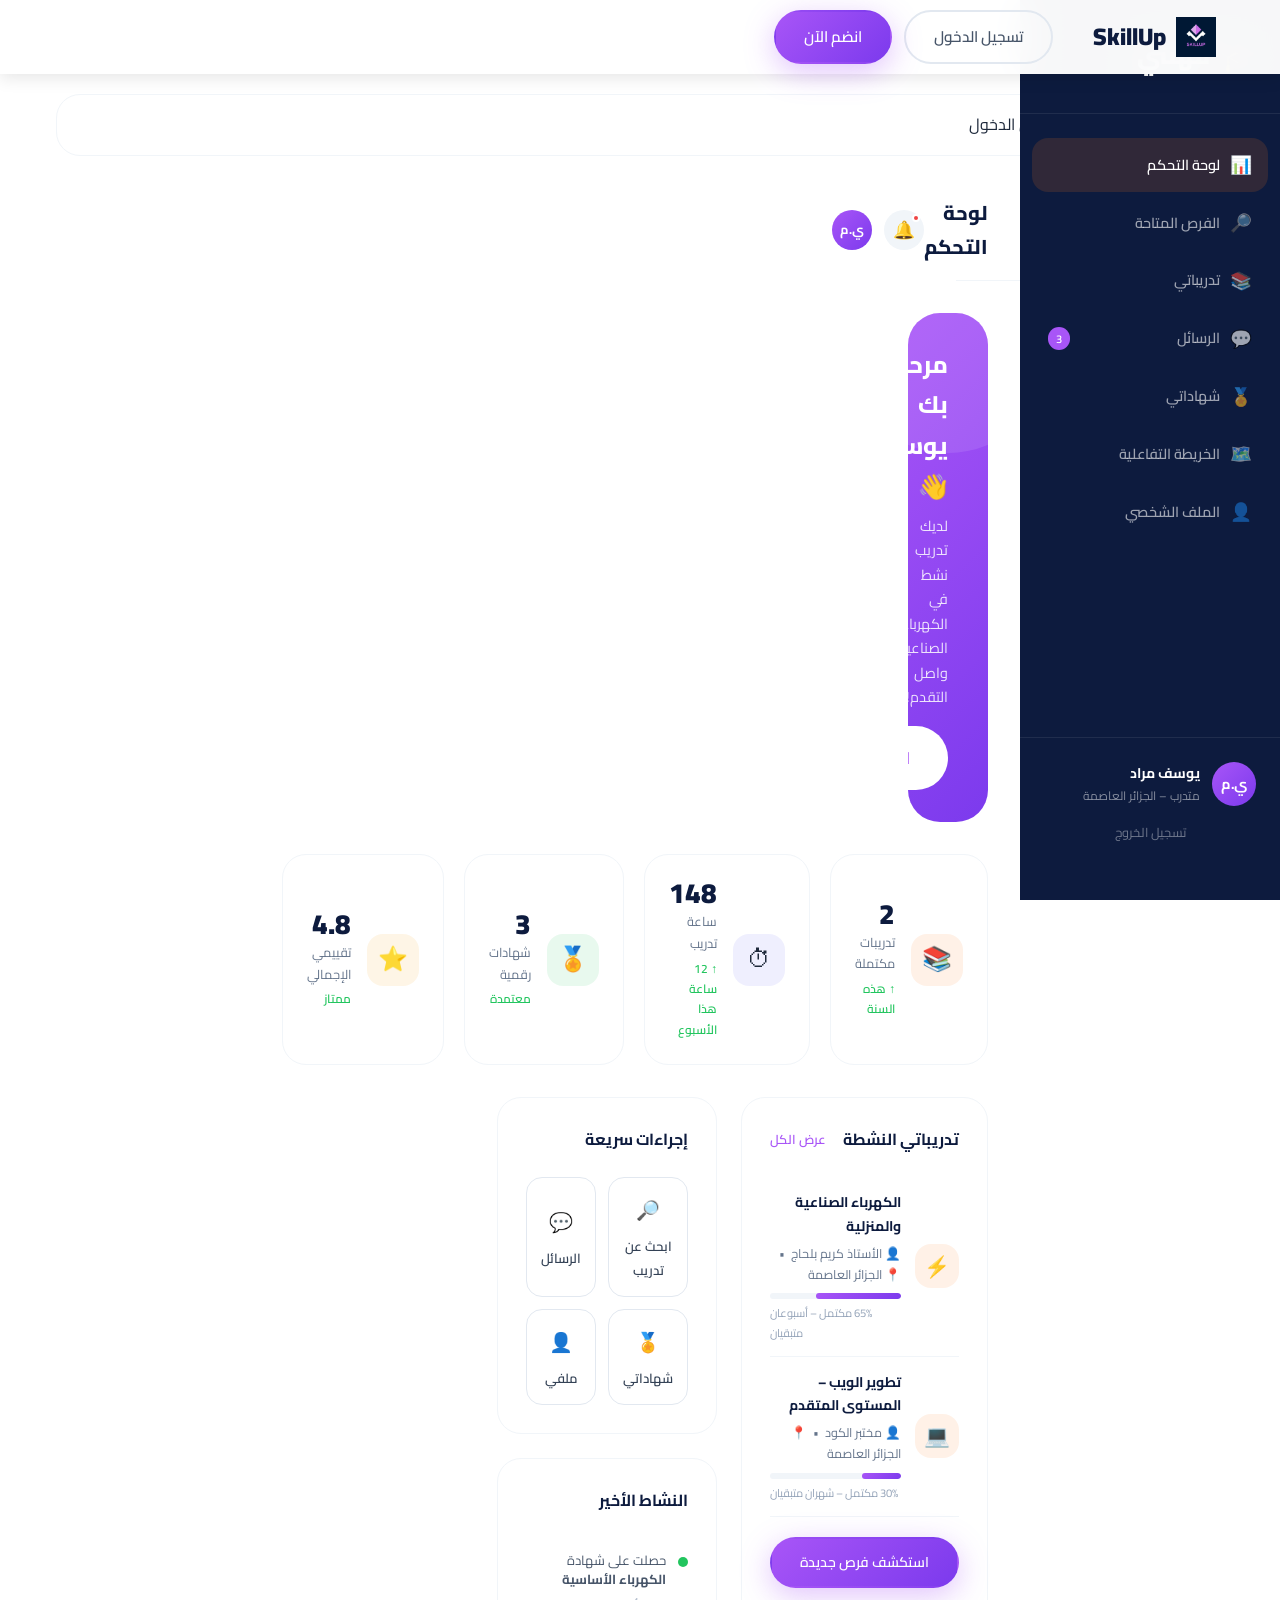
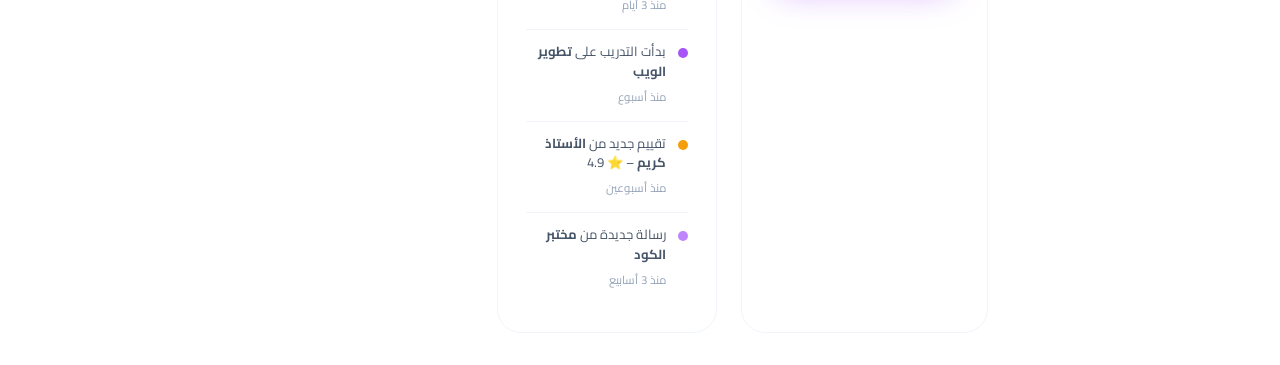
==== commit b7ea3a20: "🎨 Update logo - Replace SVG with logo.png image across all pages" ====
--- a/dashboard.html
+++ b/dashboard.html
@@ -10,7 +10,10 @@
 <body>
   <nav class="navbar scrolled">
     <div class="nav-container">
-      <a href="index.html" class="nav-logo">SkillUp</a>
+      <a href="index.html" class="nav-logo">
+        <img src="assets/logo.png" alt="SkillUp" class="logo-img" />
+        <span>SkillUp</span>
+      </a>
       <div class="nav-actions" id="nav-actions"></div>
     </div>
   </nav>
--- a/style.css
+++ b/style.css
@@ -223,6 +223,12 @@
   color: var(--white);
   transition: var(--transition);
   flex-shrink: 0;
+}
+.logo-img {
+  width: 40px;
+  height: 40px;
+  object-fit: contain;
+  transition: var(--transition);
 }
 .navbar.scrolled .nav-logo { color: var(--navy); }
 .logo-icon { font-size: 1.8rem; }
@@ -850,4 +856,4 @@
   .professions-grid { grid-template-columns: 1fr; }
   .hero-title { font-size: 2rem; }
 }
-
+
--- a/style.css
+++ b/style.css
@@ -223,6 +223,12 @@
   color: var(--white);
   transition: var(--transition);
   flex-shrink: 0;
+}
+.logo-img {
+  width: 40px;
+  height: 40px;
+  object-fit: contain;
+  transition: var(--transition);
 }
 .navbar.scrolled .nav-logo { color: var(--navy); }
 .logo-icon { font-size: 1.8rem; }
@@ -850,4 +856,4 @@
   .professions-grid { grid-template-columns: 1fr; }
   .hero-title { font-size: 2rem; }
 }
-
+
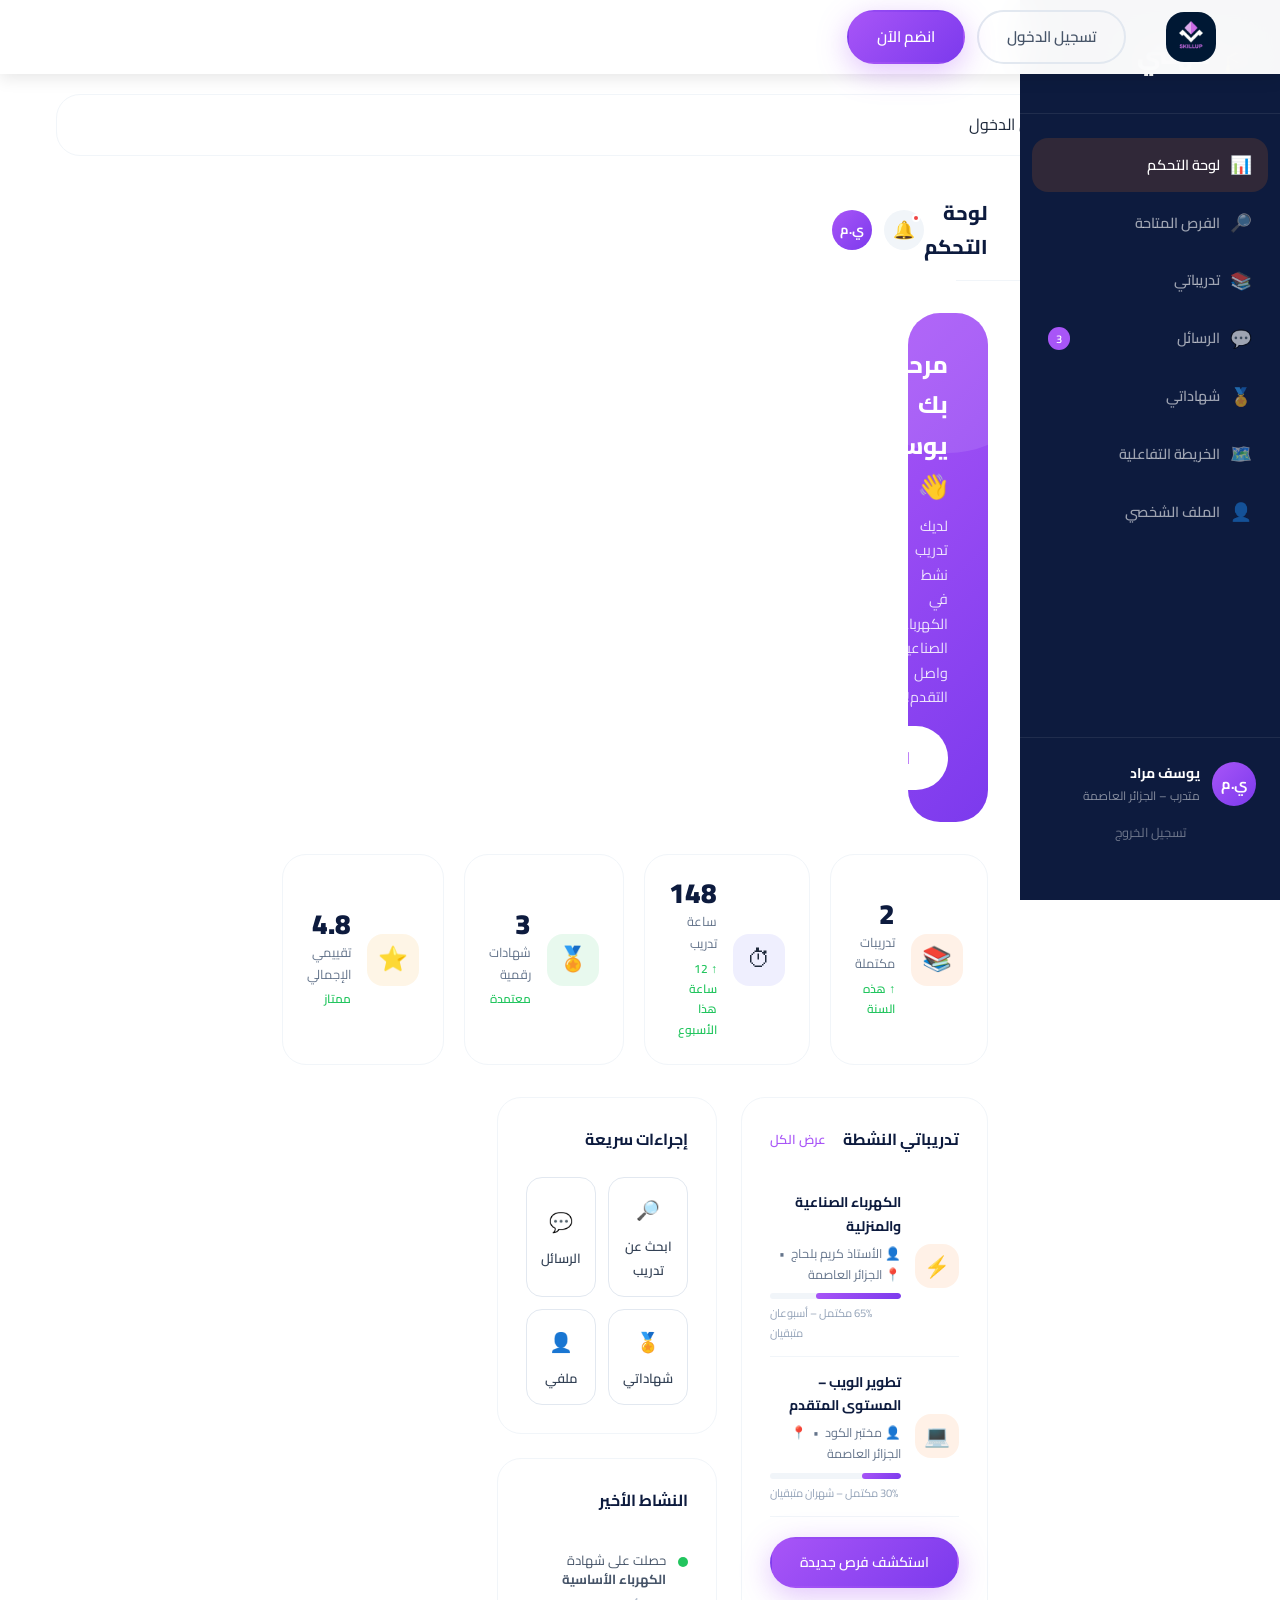
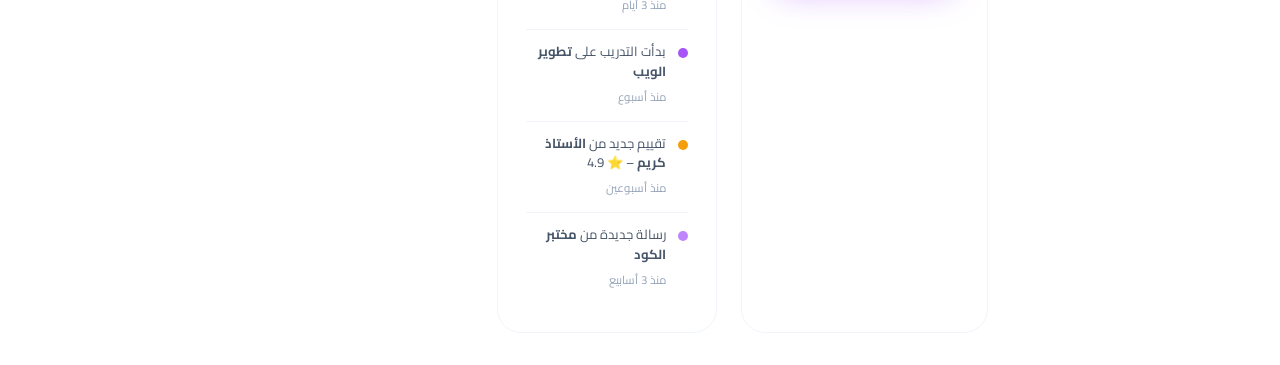
==== commit cae17801: "✨ Update logo - Remove text, increase size to 50px, add rounded corners (18px)" ====
--- a/dashboard.html
+++ b/dashboard.html
@@ -12,7 +12,6 @@
     <div class="nav-container">
       <a href="index.html" class="nav-logo">
         <img src="assets/logo.png" alt="SkillUp" class="logo-img" />
-        <span>SkillUp</span>
       </a>
       <div class="nav-actions" id="nav-actions"></div>
     </div>
--- a/style.css
+++ b/style.css
@@ -225,9 +225,10 @@
   flex-shrink: 0;
 }
 .logo-img {
-  width: 40px;
-  height: 40px;
+  width: 50px;
+  height: 50px;
   object-fit: contain;
+  border-radius: 18px;
   transition: var(--transition);
 }
 .navbar.scrolled .nav-logo { color: var(--navy); }
--- a/style.css
+++ b/style.css
@@ -225,9 +225,10 @@
   flex-shrink: 0;
 }
 .logo-img {
-  width: 40px;
-  height: 40px;
+  width: 50px;
+  height: 50px;
   object-fit: contain;
+  border-radius: 18px;
   transition: var(--transition);
 }
 .navbar.scrolled .nav-logo { color: var(--navy); }
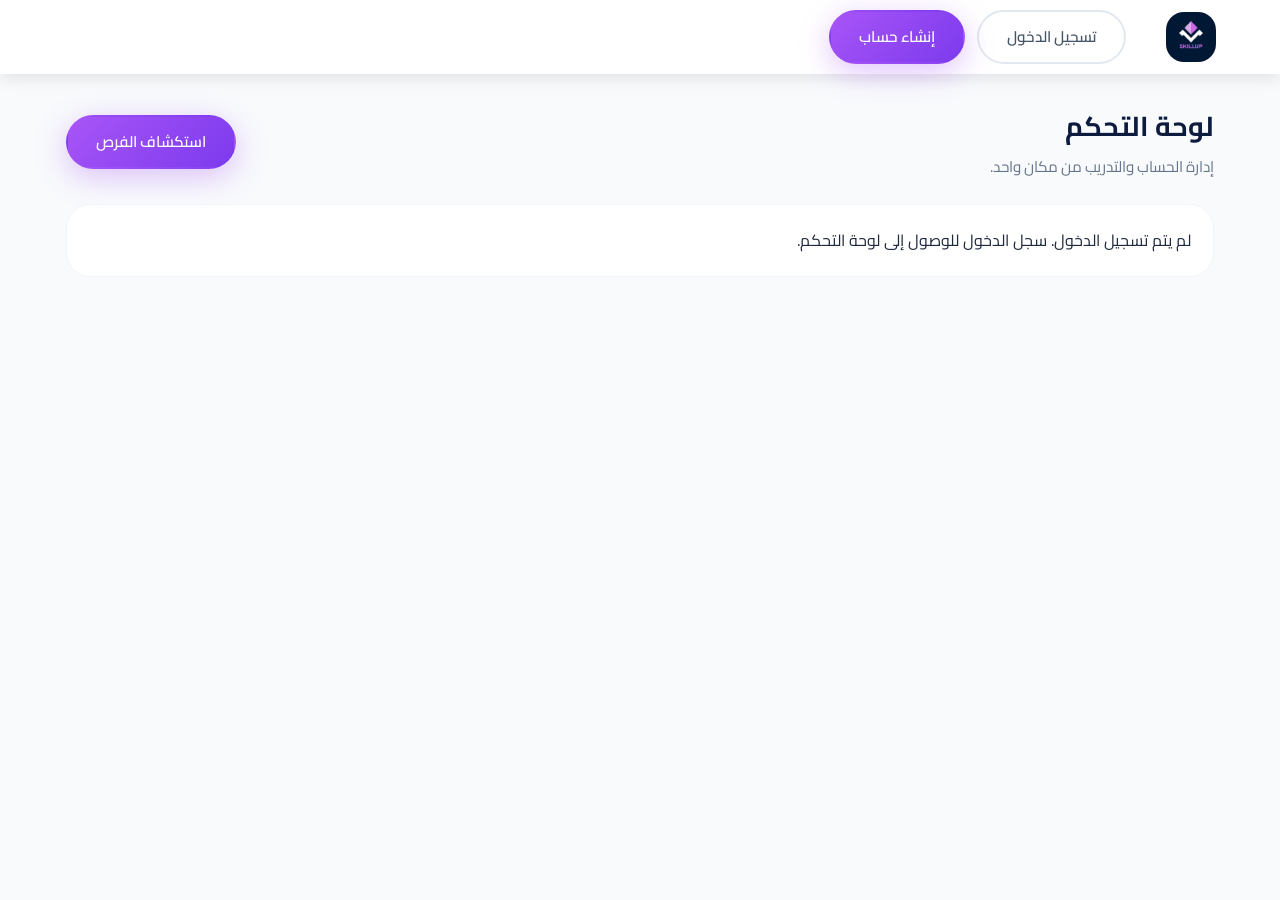
==== commit 372dc82e: "Add account approval and verified profiles" ====
--- a/dashboard.html
+++ b/dashboard.html
@@ -1,466 +1,160 @@
 <!DOCTYPE html>
 <html lang="ar" dir="rtl">
 <head>
-  <meta charset="utf-8" />
-  <meta name="viewport" content="width=device-width, initial-scale=1" />
-  <title>لوحة المستخدم – SkillUp</title>
+  <meta charset="UTF-8" />
+  <meta name="viewport" content="width=device-width, initial-scale=1.0" />
+  <title>لوحة التحكم - مهنتي</title>
+  <link rel="preconnect" href="https://fonts.googleapis.com" />
+  <link href="https://fonts.googleapis.com/css2?family=Cairo:wght@300;400;500;600;700;800;900&display=swap" rel="stylesheet" />
   <link rel="stylesheet" href="style.css" />
   <link rel="stylesheet" href="pages.css" />
+  <style>
+    body { background: var(--gray-50); }
+    .dash-shell { min-height: 100vh; }
+    .dash-main { max-width: 1180px; margin: 0 auto; padding: 104px 16px 32px; }
+    .dash-header {
+      display: flex; justify-content: space-between; gap: 16px; align-items: center;
+      margin-bottom: 24px;
+    }
+    .dash-title h1 { color: var(--navy); font-size: 1.7rem; margin-bottom: 4px; }
+    .dash-title p { color: var(--gray-500); font-size: 0.95rem; }
+    .dash-grid { display: grid; grid-template-columns: 320px 1fr; gap: 20px; align-items: start; }
+    .panel {
+      background: var(--white); border: 1px solid var(--gray-100);
+      border-radius: var(--radius-lg); padding: 22px;
+    }
+    .panel h2, .panel h3 { color: var(--navy); margin-bottom: 14px; }
+    .profile-line { display: flex; justify-content: space-between; gap: 12px; padding: 10px 0; border-bottom: 1px solid var(--gray-100); }
+    .profile-line:last-child { border-bottom: 0; }
+    .profile-line span:first-child { color: var(--gray-500); }
+    .profile-line span:last-child { color: var(--navy); font-weight: 700; text-align: left; }
+    .badge {
+      display: inline-flex; align-items: center; justify-content: center;
+      border-radius: 999px; padding: 5px 10px; font-size: 0.78rem; font-weight: 800;
+      background: var(--gray-100); color: var(--gray-600);
+    }
+    .badge.approved { background: rgba(34,197,94,0.12); color: #15803d; }
+    .badge.pending { background: rgba(245,158,11,0.14); color: #a16207; }
+    .badge.rejected { background: rgba(239,68,68,0.12); color: #b91c1c; }
+    .tabs { display: flex; gap: 8px; flex-wrap: wrap; margin-bottom: 16px; }
+    .tab-btn {
+      border: 1px solid var(--gray-200); background: var(--white); color: var(--gray-600);
+      border-radius: var(--radius-md); padding: 9px 14px; cursor: pointer;
+      font-family: var(--font-primary); font-weight: 700;
+    }
+    .tab-btn.active { border-color: var(--primary); color: var(--primary); background: rgba(249,115,22,0.08); }
+    .tab-panel { display: none; }
+    .tab-panel.active { display: block; }
+    .form-grid { display: grid; grid-template-columns: repeat(2, minmax(0, 1fr)); gap: 14px; }
+    .form-grid label { display: block; color: var(--gray-600); font-size: 0.85rem; font-weight: 700; margin-bottom: 6px; }
+    .form-grid input, .form-grid select, .form-grid textarea, .search-row input {
+      width: 100%; border: 1px solid var(--gray-200); border-radius: var(--radius-md);
+      padding: 11px 12px; font-family: var(--font-primary); background: var(--white);
+    }
+    .form-grid textarea { min-height: 96px; resize: vertical; }
+    .form-wide { grid-column: 1 / -1; }
+    .list { display: grid; gap: 12px; margin-top: 14px; }
+    .item {
+      border: 1px solid var(--gray-100); border-radius: var(--radius-md);
+      padding: 14px; background: #fff;
+    }
+    .item-head { display: flex; justify-content: space-between; gap: 12px; align-items: start; margin-bottom: 8px; }
+    .item-title { color: var(--navy); font-weight: 800; }
+    .item-meta { color: var(--gray-500); font-size: 0.85rem; line-height: 1.7; }
+    .item-actions { display: flex; gap: 8px; flex-wrap: wrap; margin-top: 10px; }
+    .search-row { display: flex; gap: 10px; margin-bottom: 12px; }
+    .empty { color: var(--gray-500); padding: 14px 0; }
+    .notice {
+      border: 1px solid rgba(245,158,11,0.3); background: rgba(245,158,11,0.1);
+      color: #92400e; border-radius: var(--radius-md); padding: 12px; margin-bottom: 16px;
+    }
+    @media (max-width: 860px) {
+      .dash-grid, .form-grid { grid-template-columns: 1fr; }
+      .dash-header, .search-row { flex-direction: column; align-items: stretch; }
+      .dash-main { padding-top: 88px; }
+    }
+  </style>
 </head>
 <body>
-  <nav class="navbar scrolled">
-    <div class="nav-container">
-      <a href="index.html" class="nav-logo">
-        <img src="assets/logo.png" alt="SkillUp" class="logo-img" />
-      </a>
-      <div class="nav-actions" id="nav-actions"></div>
-    </div>
-  </nav>
+  <div class="dash-shell">
+    <nav class="navbar scrolled">
+      <div class="nav-container">
+        <a href="index.html" class="nav-logo">
+          <img src="assets/logo.png" alt="SkillUp" class="logo-img" />
+        </a>
+        <div class="nav-actions" id="nav-actions"></div>
+      </div>
+    </nav>
 
-  <main class="container" style="padding:24px 16px;">
-    <h1 id="page-title">لوحة التحكم</h1>
-    <section id="user-info" class="card" style="margin-top:16px;padding:16px;"></section>
+    <main class="dash-main">
+      <div class="dash-header">
+        <div class="dash-title">
+          <h1 id="page-title">لوحة التحكم</h1>
+          <p id="page-subtitle">إدارة الحساب والتدريب من مكان واحد.</p>
+        </div>
+        <a class="btn btn-primary" href="opportunities.html" id="browse-link">استكشاف الفرص</a>
+      </div>
 
-    <section id="trainer-section" class="card" style="margin-top:16px;padding:16px;display:none;">
-      <h2>ملف المدرب</h2>
-      <div id="trainer-profile"></div>
-      <hr />
-      <h3>إنشاء / تعديل ملف المدرب</h3>
-      <form id="trainer-form">
-        <label>المهارة</label>
-        <select id="skill-select"></select>
-        <label>المدينة</label>
-        <input id="trainer-city" />
-        <label>سنوات الخبرة</label>
-        <input id="trainer-exp" type="number" min="0" />
-        <label>نبذة عنك</label>
-        <textarea id="trainer-bio"></textarea>
-        <button class="btn btn-primary" type="submit">حفظ</button>
-      </form>
-      <hr />
-      <h3>طلبات التدريب الواردة</h3>
-      <div id="requests-list"></div>
-    </section>
+      <div id="auth-message" class="panel" style="display:none;"></div>
 
-    <section id="trainee-section" class="card" style="margin-top:16px;padding:16px;display:none;">
-      <h2>البحث عن مدربين</h2>
-      <div>
-        <input id="search-trainer" placeholder="ابحث باسم المدرب أو الولاية" />
-        <button class="btn" id="btn-search-trainers">بحث</button>
+      <div id="dashboard-content" class="dash-grid" style="display:none;">
+        <aside class="panel">
+          <h2>حسابي</h2>
+          <div id="user-info"></div>
+        </aside>
+
+        <section class="panel">
+          <div class="tabs" id="tabs"></div>
+
+          <div id="admin-panel" class="tab-panel">
+            <h3>مراجعة الحسابات الجديدة</h3>
+            <div id="pending-users" class="list"></div>
+          </div>
+
+          <div id="trainer-panel" class="tab-panel">
+            <h3>ملف الحرفي</h3>
+            <div id="trainer-profile"></div>
+            <form id="trainer-form" class="form-grid" style="margin-top:16px;">
+              <div>
+                <label for="skill-select">المهارة</label>
+                <select id="skill-select"></select>
+              </div>
+              <div>
+                <label for="trainer-city">الولاية / المدينة</label>
+                <input id="trainer-city" />
+              </div>
+              <div>
+                <label for="trainer-exp">سنوات الخبرة</label>
+                <input id="trainer-exp" type="number" min="0" />
+              </div>
+              <div class="form-wide">
+                <label for="trainer-bio">نبذة عنك</label>
+                <textarea id="trainer-bio"></textarea>
+              </div>
+              <div class="form-wide">
+                <button class="btn btn-primary" type="submit">حفظ الملف</button>
+              </div>
+            </form>
+            <h3 style="margin-top:24px;">طلبات التدريب الواردة</h3>
+            <div id="requests-list" class="list"></div>
+          </div>
+
+          <div id="trainee-panel" class="tab-panel">
+            <h3>البحث عن حرفيين</h3>
+            <div class="search-row">
+              <input id="search-trainer" placeholder="ابحث باسم الحرفي أو الولاية" />
+              <button class="btn btn-primary" id="btn-search-trainers">بحث</button>
+            </div>
+            <div id="trainers-list" class="list"></div>
+            <h3 style="margin-top:24px;">طلباتي</h3>
+            <div id="my-requests" class="list"></div>
+          </div>
+        </section>
       </div>
-      <div id="trainers-list" style="margin-top:12px;"></div>
-      <hr />
-      <h3>طلباتي</h3>
-      <div id="my-requests"></div>
-    </section>
-  </main>
+    </main>
+  </div>
 
   <script src="app.js"></script>
   <script type="module" src="dashboard.js"></script>
 </body>
 </html>
-<!DOCTYPE html>
-<html lang="ar" dir="rtl">
-<head>
-  <meta charset="UTF-8" />
-  <meta name="viewport" content="width=device-width, initial-scale=1.0" />
-  <title>لوحة التحكم – مهنتي</title>
-  <link rel="preconnect" href="https://fonts.googleapis.com" />
-  <link href="https://fonts.googleapis.com/css2?family=Cairo:wght@300;400;500;600;700;800;900&display=swap" rel="stylesheet" />
-  <link rel="stylesheet" href="style.css" />
-  <style>
-    .dashboard { display: grid; grid-template-columns: 260px 1fr; min-height: 100vh; }
-    .sidebar {
-      background: var(--navy);
-      padding: 32px 0;
-      display: flex;
-      flex-direction: column;
-      position: fixed;
-      top: 0; right: 0; bottom: 0;
-      width: 260px;
-      overflow-y: auto;
-      z-index: 100;
-    }
-    .sidebar-logo { padding: 0 24px 32px; border-bottom: 1px solid rgba(255,255,255,0.08); margin-bottom: 24px; }
-    .sidebar-logo .nav-logo { color: var(--white); }
-    .sidebar-nav { flex: 1; padding: 0 12px; }
-    .sidebar-item {
-      display: flex; align-items: center; gap: 12px;
-      padding: 12px 16px;
-      border-radius: var(--radius-md);
-      color: rgba(255,255,255,0.6);
-      font-size: 0.9rem;
-      font-weight: 600;
-      transition: var(--transition);
-      cursor: pointer;
-      margin-bottom: 4px;
-    }
-    .sidebar-item:hover, .sidebar-item.active {
-      background: rgba(249,115,22,0.15);
-      color: #fed7aa;
-    }
-    .sidebar-item.active { color: var(--white); }
-    .sidebar-item-icon { font-size: 1.1rem; width: 20px; text-align: center; }
-    .sidebar-footer { padding: 24px; border-top: 1px solid rgba(255,255,255,0.08); }
-    .user-card {
-      display: flex; align-items: center; gap: 12px;
-    }
-    .user-avatar {
-      width: 44px; height: 44px;
-      background: var(--gradient-primary);
-      border-radius: 50%;
-      display: flex; align-items: center; justify-content: center;
-      color: var(--white); font-weight: 700; font-size: 0.9rem;
-      flex-shrink: 0;
-    }
-    .user-name { font-size: 0.875rem; font-weight: 700; color: var(--white); }
-    .user-role { font-size: 0.75rem; color: rgba(255,255,255,0.5); }
-
-    .main-content {
-      margin-right: 260px;
-      background: var(--gray-50);
-      min-height: 100vh;
-    }
-    .topbar {
-      background: var(--white);
-      border-bottom: 1px solid var(--gray-100);
-      padding: 16px 32px;
-      display: flex;
-      align-items: center;
-      justify-content: space-between;
-      position: sticky; top: 0; z-index: 50;
-    }
-    .topbar h1 { font-size: 1.25rem; font-weight: 800; color: var(--navy); }
-    .topbar-actions { display: flex; align-items: center; gap: 12px; }
-    .notif-btn {
-      width: 40px; height: 40px;
-      border-radius: 50%;
-      background: var(--gray-100);
-      display: flex; align-items: center; justify-content: center;
-      font-size: 1.1rem; cursor: pointer; transition: var(--transition);
-      position: relative;
-    }
-    .notif-btn:hover { background: rgba(249,115,22,0.1); }
-    .notif-badge {
-      position: absolute; top: 4px; right: 4px;
-      width: 8px; height: 8px;
-      background: var(--danger);
-      border-radius: 50%;
-      border: 2px solid var(--white);
-    }
-
-    .dashboard-body { padding: 32px; }
-    .welcome-banner {
-      background: var(--gradient-primary);
-      border-radius: var(--radius-xl);
-      padding: 32px 40px;
-      color: var(--white);
-      margin-bottom: 32px;
-      position: relative;
-      overflow: hidden;
-    }
-    .welcome-banner::before {
-      content: '';
-      position: absolute; top: -60px; left: -60px;
-      width: 200px; height: 200px;
-      background: rgba(255,255,255,0.1);
-      border-radius: 50%;
-    }
-    .welcome-banner h2 { font-size: 1.5rem; font-weight: 800; margin-bottom: 6px; }
-    .welcome-banner p { font-size: 0.9rem; opacity: 0.85; }
-    .welcome-banner .btn { margin-top: 20px; }
-
-    .stats-row { display: grid; grid-template-columns: repeat(4, 1fr); gap: 20px; margin-bottom: 32px; }
-    .stat-card {
-      background: var(--white);
-      border-radius: var(--radius-lg);
-      padding: 24px;
-      border: 1px solid var(--gray-100);
-      display: flex; align-items: center; gap: 16px;
-      transition: var(--transition);
-    }
-    .stat-card:hover { box-shadow: var(--shadow-md); transform: translateY(-2px); }
-    .stat-card-icon {
-      width: 52px; height: 52px;
-      border-radius: var(--radius-md);
-      display: flex; align-items: center; justify-content: center;
-      font-size: 1.5rem;
-      flex-shrink: 0;
-    }
-    .stat-card-num { font-size: 1.75rem; font-weight: 900; color: var(--navy); line-height: 1; }
-    .stat-card-label { font-size: 0.8rem; color: var(--gray-500); margin-top: 4px; }
-    .stat-card-change { font-size: 0.75rem; font-weight: 600; margin-top: 4px; }
-    .change-up { color: var(--success); }
-    .change-down { color: var(--danger); }
-
-    .content-grid { display: grid; grid-template-columns: 2fr 1fr; gap: 24px; }
-    .card {
-      background: var(--white);
-      border-radius: var(--radius-lg);
-      padding: 28px;
-      border: 1px solid var(--gray-100);
-    }
-    .card-header { display: flex; justify-content: space-between; align-items: center; margin-bottom: 24px; }
-    .card-header h3 { font-size: 1rem; font-weight: 700; color: var(--navy); }
-    .card-header a { font-size: 0.8rem; color: var(--primary); font-weight: 600; }
-
-    .training-item {
-      display: flex; align-items: center; gap: 14px;
-      padding: 14px 0;
-      border-bottom: 1px solid var(--gray-100);
-    }
-    .training-item:last-child { border-bottom: none; padding-bottom: 0; }
-    .training-icon {
-      width: 44px; height: 44px;
-      border-radius: var(--radius-md);
-      background: rgba(249,115,22,0.1);
-      display: flex; align-items: center; justify-content: center;
-      font-size: 1.3rem; flex-shrink: 0;
-    }
-    .training-info { flex: 1; }
-    .training-info h4 { font-size: 0.875rem; font-weight: 700; color: var(--navy); margin-bottom: 4px; }
-    .training-info p { font-size: 0.78rem; color: var(--gray-500); }
-    .progress-wrap { margin-top: 8px; }
-    .progress-bar-bg {
-      width: 100%; height: 6px;
-      background: var(--gray-100);
-      border-radius: 3px;
-      overflow: hidden;
-    }
-    .progress-bar-fill {
-      height: 100%;
-      background: var(--gradient-primary);
-      border-radius: 3px;
-      transition: width 1s ease;
-    }
-    .progress-label { font-size: 0.7rem; color: var(--gray-400); margin-top: 4px; text-align: left; }
-
-    .activity-item {
-      display: flex; gap: 12px;
-      padding: 12px 0;
-      border-bottom: 1px solid var(--gray-100);
-    }
-    .activity-item:last-child { border-bottom: none; }
-    .activity-dot {
-      width: 10px; height: 10px;
-      border-radius: 50%;
-      background: var(--primary);
-      flex-shrink: 0;
-      margin-top: 6px;
-    }
-    .activity-item p { font-size: 0.82rem; color: var(--gray-600); line-height: 1.5; }
-    .activity-item span { font-size: 0.72rem; color: var(--gray-400); }
-
-    .quick-actions { display: grid; grid-template-columns: 1fr 1fr; gap: 12px; margin-top: 20px; }
-    .quick-btn {
-      padding: 14px;
-      border: 1px solid var(--gray-200);
-      border-radius: var(--radius-md);
-      text-align: center;
-      cursor: pointer;
-      transition: var(--transition);
-      font-family: var(--font-primary);
-      font-size: 0.82rem;
-      font-weight: 600;
-      color: var(--gray-700);
-      background: var(--white);
-    }
-    .quick-btn:hover { border-color: var(--primary); color: var(--primary); background: rgba(249,115,22,0.04); }
-    .quick-btn-icon { font-size: 1.2rem; display: block; margin-bottom: 6px; }
-
-    @media (max-width: 1024px) {
-      .stats-row { grid-template-columns: repeat(2, 1fr); }
-      .content-grid { grid-template-columns: 1fr; }
-    }
-    @media (max-width: 768px) {
-      .dashboard { grid-template-columns: 1fr; }
-      .sidebar { display: none; }
-      .main-content { margin-right: 0; }
-      .stats-row { grid-template-columns: repeat(2, 1fr); }
-      .dashboard-body { padding: 20px; }
-    }
-  </style>
-</head>
-<body>
-  <div class="dashboard">
-    <!-- SIDEBAR -->
-    <aside class="sidebar" id="sidebar">
-      <div class="sidebar-logo">
-        <a href="index.html" class="nav-logo"><span class="logo-icon">🎓</span><span class="logo-text">مهنتي</span></a>
-      </div>
-      <nav class="sidebar-nav">
-        <div class="sidebar-item active" id="nav-overview"><span class="sidebar-item-icon">📊</span> لوحة التحكم</div>
-        <a href="opportunities.html"><div class="sidebar-item" id="nav-opps"><span class="sidebar-item-icon">🔎</span> الفرص المتاحة</div></a>
-        <div class="sidebar-item" id="nav-training"><span class="sidebar-item-icon">📚</span> تدريباتي</div>
-        <div class="sidebar-item" id="nav-messages"><span class="sidebar-item-icon">💬</span> الرسائل <span style="background:var(--primary);color:white;font-size:0.7rem;padding:2px 8px;border-radius:99px;margin-right:auto;">3</span></div>
-        <div class="sidebar-item" id="nav-certs"><span class="sidebar-item-icon">🏅</span> شهاداتي</div>
-        <div class="sidebar-item" id="nav-map"><span class="sidebar-item-icon">🗺️</span> الخريطة التفاعلية</div>
-        <div class="sidebar-item" id="nav-profile"><span class="sidebar-item-icon">👤</span> الملف الشخصي</div>
-      </nav>
-      <div class="sidebar-footer">
-        <div class="user-card">
-          <div class="user-avatar">ي.م</div>
-          <div>
-            <div class="user-name">يوسف مراد</div>
-            <div class="user-role">متدرب – الجزائر العاصمة</div>
-          </div>
-        </div>
-        <a href="index.html" style="display:block;margin-top:16px;text-align:center;font-size:0.8rem;color:rgba(255,255,255,0.4);">تسجيل الخروج</a>
-      </div>
-    </aside>
-
-    <!-- MAIN CONTENT -->
-    <main class="main-content">
-      <div class="topbar">
-        <h1>لوحة التحكم</h1>
-        <div class="topbar-actions">
-          <div class="notif-btn" id="notif-btn">🔔<span class="notif-badge"></span></div>
-          <div class="user-avatar" style="width:40px;height:40px;font-size:0.8rem;cursor:pointer;">ي.م</div>
-        </div>
-      </div>
-
-      <div class="dashboard-body">
-        <!-- WELCOME -->
-        <div class="welcome-banner">
-          <div style="position:relative;z-index:1;">
-            <h2>مرحباً بك يوسف! 👋</h2>
-            <p>لديك تدريب نشط في الكهرباء الصناعية. واصل التقدم!</p>
-            <a href="opportunities.html" class="btn btn-white btn-lg" id="dash-find-more" style="display:inline-flex;margin-top:16px;">ابحث عن تدريب جديد ←</a>
-          </div>
-        </div>
-
-        <!-- STATS -->
-        <div class="stats-row">
-          <div class="stat-card">
-            <div class="stat-card-icon" style="background:rgba(249,115,22,0.1);">📚</div>
-            <div>
-              <div class="stat-card-num">2</div>
-              <div class="stat-card-label">تدريبات مكتملة</div>
-              <div class="stat-card-change change-up">↑ هذه السنة</div>
-            </div>
-          </div>
-          <div class="stat-card">
-            <div class="stat-card-icon" style="background:rgba(99,102,241,0.1);">⏱</div>
-            <div>
-              <div class="stat-card-num">148</div>
-              <div class="stat-card-label">ساعة تدريب</div>
-              <div class="stat-card-change change-up">↑ 12 ساعة هذا الأسبوع</div>
-            </div>
-          </div>
-          <div class="stat-card">
-            <div class="stat-card-icon" style="background:rgba(34,197,94,0.1);">🏅</div>
-            <div>
-              <div class="stat-card-num">3</div>
-              <div class="stat-card-label">شهادات رقمية</div>
-              <div class="stat-card-change change-up">معتمدة</div>
-            </div>
-          </div>
-          <div class="stat-card">
-            <div class="stat-card-icon" style="background:rgba(245,158,11,0.1);">⭐</div>
-            <div>
-              <div class="stat-card-num">4.8</div>
-              <div class="stat-card-label">تقييمي الإجمالي</div>
-              <div class="stat-card-change change-up">ممتاز</div>
-            </div>
-          </div>
-        </div>
-
-        <!-- CONTENT GRID -->
-        <div class="content-grid">
-          <!-- ACTIVE TRAININGS -->
-          <div class="card" id="active-trainings-card">
-            <div class="card-header">
-              <h3>تدريباتي النشطة</h3>
-              <a href="#">عرض الكل</a>
-            </div>
-            <div class="training-item">
-              <div class="training-icon">⚡</div>
-              <div class="training-info">
-                <h4>الكهرباء الصناعية والمنزلية</h4>
-                <p>👤 الأستاذ كريم بلحاج &nbsp;•&nbsp; 📍 الجزائر العاصمة</p>
-                <div class="progress-wrap">
-                  <div class="progress-bar-bg"><div class="progress-bar-fill" style="width:65%"></div></div>
-                  <div class="progress-label">65% مكتمل – أسبوعان متبقيان</div>
-                </div>
-              </div>
-            </div>
-            <div class="training-item">
-              <div class="training-icon">💻</div>
-              <div class="training-info">
-                <h4>تطوير الويب – المستوى المتقدم</h4>
-                <p>👤 مختبر الكود &nbsp;•&nbsp; 📍 الجزائر العاصمة</p>
-                <div class="progress-wrap">
-                  <div class="progress-bar-bg"><div class="progress-bar-fill" style="width:30%"></div></div>
-                  <div class="progress-label">30% مكتمل – شهران متبقيان</div>
-                </div>
-              </div>
-            </div>
-            <div style="text-align:center;margin-top:20px;">
-              <a href="opportunities.html" class="btn btn-primary" id="dash-explore" style="font-size:0.875rem;">استكشف فرص جديدة</a>
-            </div>
-          </div>
-
-          <!-- SIDEBAR WIDGETS -->
-          <div style="display:flex;flex-direction:column;gap:24px;">
-            <!-- Quick Actions -->
-            <div class="card" id="quick-actions-card">
-              <div class="card-header"><h3>إجراءات سريعة</h3></div>
-              <div class="quick-actions">
-                <button class="quick-btn" id="qa-find" onclick="window.location.href='opportunities.html'"><span class="quick-btn-icon">🔎</span>ابحث عن تدريب</button>
-                <button class="quick-btn" id="qa-messages"><span class="quick-btn-icon">💬</span>الرسائل</button>
-                <button class="quick-btn" id="qa-certs"><span class="quick-btn-icon">🏅</span>شهاداتي</button>
-                <button class="quick-btn" id="qa-profile"><span class="quick-btn-icon">👤</span>ملفي</button>
-              </div>
-            </div>
-
-            <!-- Recent Activity -->
-            <div class="card" id="recent-activity-card">
-              <div class="card-header"><h3>النشاط الأخير</h3></div>
-              <div class="activity-item">
-                <div class="activity-dot" style="background:var(--success)"></div>
-                <div>
-                  <p>حصلت على شهادة <strong>الكهرباء الأساسية</strong></p>
-                  <span>منذ 3 أيام</span>
-                </div>
-              </div>
-              <div class="activity-item">
-                <div class="activity-dot"></div>
-                <div>
-                  <p>بدأت التدريب على <strong>تطوير الويب</strong></p>
-                  <span>منذ أسبوع</span>
-                </div>
-              </div>
-              <div class="activity-item">
-                <div class="activity-dot" style="background:var(--warning)"></div>
-                <div>
-                  <p>تقييم جديد من <strong>الأستاذ كريم</strong> – ⭐ 4.9</p>
-                  <span>منذ أسبوعين</span>
-                </div>
-              </div>
-              <div class="activity-item">
-                <div class="activity-dot" style="background:var(--accent)"></div>
-                <div>
-                  <p>رسالة جديدة من <strong>مختبر الكود</strong></p>
-                  <span>منذ 3 أسابيع</span>
-                </div>
-              </div>
-            </div>
-          </div>
-        </div>
-      </div>
-    </main>
-  </div>
-
-  <script src="app.js"></script>
-  <script>
-    // Animate progress bars on load
-    window.addEventListener('load', () => {
-      document.querySelectorAll('.progress-bar-fill').forEach(bar => {
-        const w = bar.style.width;
-        bar.style.width = '0';
-        setTimeout(() => { bar.style.width = w; }, 300);
-      });
-    });
-  </script>
-</body>
-</html>
